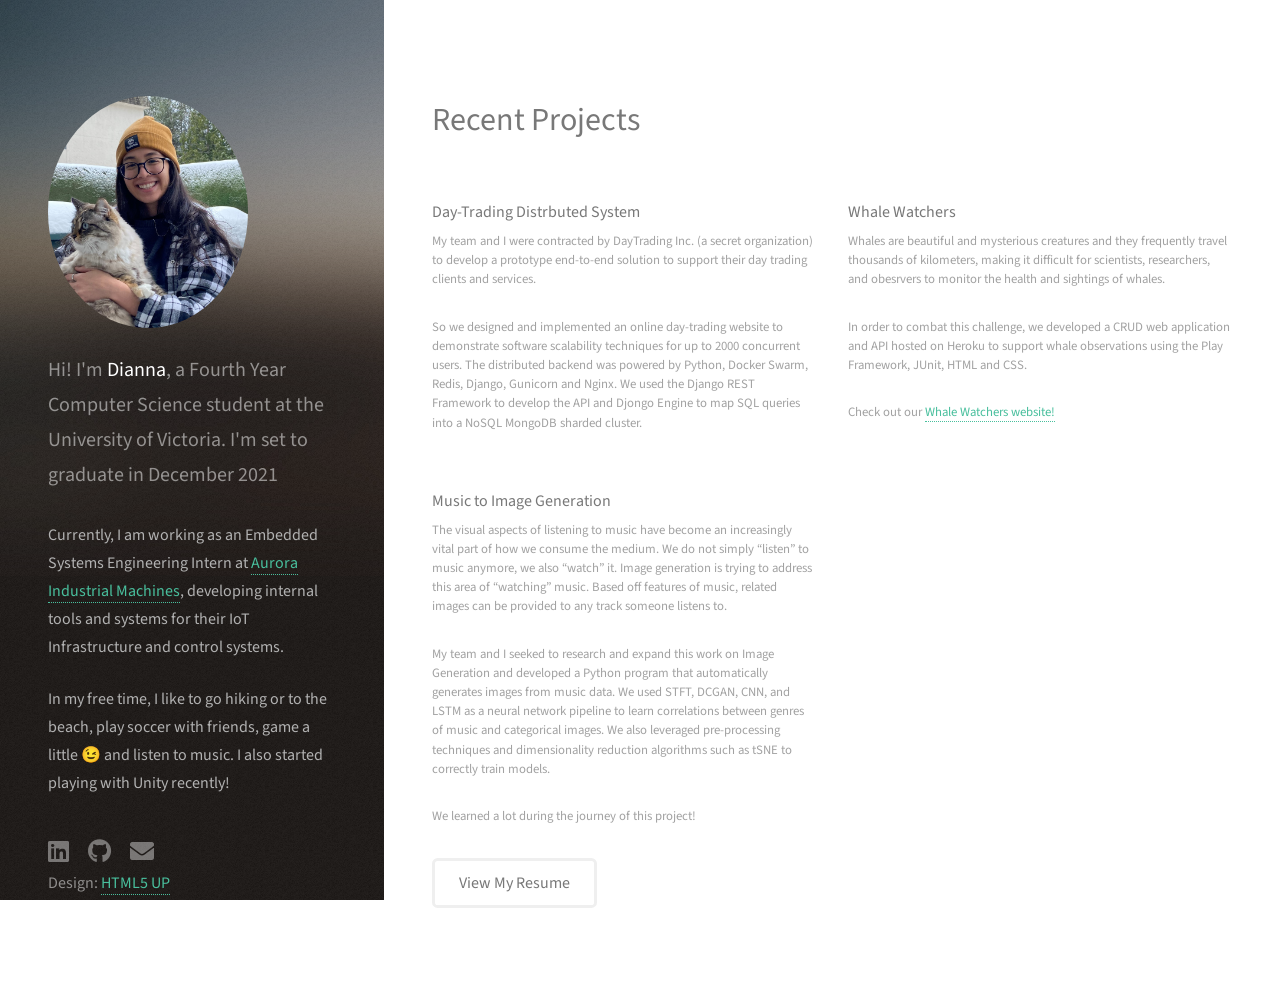
==== index.html @ e74cce14 "Updated website info & style" ====
<!DOCTYPE HTML>
<!--
	Strata by HTML5 UP
	html5up.net | @ajlkn
	Free for personal and commercial use under the CCA 3.0 license (html5up.net/license)
-->
<html>
	<head>
		<title>Strata by HTML5 UP</title>
		<meta charset="utf-8" />
		<meta name="viewport" content="width=device-width, initial-scale=1, user-scalable=no" />
		<link rel="stylesheet" href="assets/css/main.css" />
	</head>
	<body class="is-preload">

		<!-- Header -->
			<header id="header">
				<div class="inner">
					<a href="#" class="image avatar"><img src="images/avatar.jpg" alt="" /></a>
					<h1>
						Hi! I'm <strong>Dianna</strong>, a Fourth Year Computer Science student at the
						University of Victoria. I'm set to graduate in December 2021 <br />
					</h1>
					<br />
					<p>
						Currently, I am working as an Embedded Systems Engineering Intern at
						<a href="https://auroraim.ca"><span class="label">Aurora Industrial Machines</span></a>, 
						developing internal tools and systems for their IoT Infrastructure and control systems. 
					</p>
					<p>
						In my free time, I like to go hiking or to the beach, play soccer with friends,
						game a little 😉 and listen to music. I also started playing with Unity recently!
					</p>
				</div>
			</header>

		<!-- Main -->
			<div id="main">
				<h1>Recent Projects</h1>
						<div class="row">
						<article class="col-6 col-12-xsmall work-item">
							<a
							href="https://github.com/DockDockGoose/Project"
							class="image fit thumb"
							><img src="images/Stocks.gif" alt=""
							/></a>
							<h3>Day-Trading Distrbuted System</h3>
							<p>
							My team and I were contracted by DayTrading Inc. (a secret organization) to develop a prototype end-to-end solution to support their day trading clients and services.
							</p>   
							<br/>
							<p>
							So we designed and implemented an online day-trading website to demonstrate software scalability techniques for up to 2000 concurrent users. 
							The distributed backend was powered by Python, Docker Swarm, Redis, Django, Gunicorn and Nginx. 
							We used the Django REST Framework to develop the API and Djongo Engine to map SQL queries into a NoSQL MongoDB sharded cluster.
							</p>   
							</article>
						<article class="col-6 col-12-xsmall work-item">
							<a
							href="https://github.com/DiannaBanana/SENG330-WhaleWatchersApp"
							class="image fit thumb"
							><img src="images/Humpback.gif" alt=""
							/></a>
							<h3>Whale Watchers</h3>
							<p>
							Whales are beautiful and mysterious creatures and they frequently travel thousands of kilometers, making it difficult for scientists, researchers, and obesrvers to monitor the health and sightings of whales.
							</p>
							</br>
							<p>              
							In order to combat this challenge, we developed a CRUD web application and API hosted on Heroku to support whale observations using the Play Framework, JUnit, HTML and CSS.
							</p>
							</br>
							<p>  
							Check out our  <a href="https://whale-watcher-330.herokuapp.com/"><span class="label">Whale Watchers website!</span></a>       
							</p>
						</article>
						<article class="col-6 col-12-xsmall work-item">
							<a
							href="https://openaccess.thecvf.com/content_cvpr_2018_workshops/papers/w49/Qiu_Image_Generation_Associated_CVPR_2018_paper.pdf"
							class="image fit thumb"
							><img src="images/Music-Chill.gif" alt=""
							/></a>
							<h3>Music to Image Generation</h3>
							<p>
							The visual aspects of listening to music have become an increasingly vital part of how we consume the medium. We do not simply “listen” to music anymore, we also “watch” it.
							Image generation is trying to address this area of “watching” music. Based off features of music, related images can be provided to any track someone listens to.
							</p>
							<br/>
							<p>
							My team and I seeked to research and expand this work on Image Generation and developed a Python program that automatically generates images from music data. 
							We used STFT, DCGAN, CNN, and LSTM as a neural network pipeline to learn correlations between genres of music and categorical images. 
							We also leveraged pre-processing techniques and dimensionality reduction algorithms such as tSNE to correctly train models.
							</p>         
							<br/>   
							<p>
							We learned a lot during the journey of this project!
							</p>
						</article>
						</div>
						<ul class="actions">
						<li>
							<a href="assets/DiannaBorinaga-Resume2021.pdf" class="button">View My Resume</a>
						</li>
						</ul>
					</section>
			</div>

		<!-- Footer -->
			<footer id="footer">
				<div class="inner">
					<ul class="icons">
						<li>
							<a
							href="https://www.linkedin.com/in/dborinaga/"
							class="icon brands fa-linkedin"
							><span class="label">Linkedin</span></a
							>
						</li>
						<li>
							<a href="https://github.com/DiannaBanana" class="icon brands fa-github"
							><span class="label">Github</span></a
							>
						</li>
						<li>
							<a href="mailto:dborinaga@uvic.ca" class="icon solid fa-envelope"><span class="label">Email</span></a
							>
						</li>
						</ul>
						Design: <a href="http://html5up.net/"><span class="label">HTML5 UP</span></a> 
					</div>
			</footer>

		<!-- Scripts -->
			<script src="assets/js/jquery.min.js"></script>
			<script src="assets/js/jquery.poptrox.min.js"></script>
			<script src="assets/js/browser.min.js"></script>
			<script src="assets/js/breakpoints.min.js"></script>
			<script src="assets/js/util.js"></script>
			<script src="assets/js/main.js"></script>

	</body>
</html>
---- assets/css/main.css ----
@import url("fontawesome-all.min.css");
@import url("https://fonts.googleapis.com/css?family=Source+Sans+Pro:400,400italic");

/*
	Strata by HTML5 UP
	html5up.net | @ajlkn
	Free for personal and commercial use under the CCA 3.0 license (html5up.net/license)
*/

html,
body,
div,
span,
applet,
object,
iframe,
h1,
h2,
h3,
h4,
h5,
h6,
p,
blockquote,
pre,
a,
abbr,
acronym,
address,
big,
cite,
code,
del,
dfn,
em,
img,
ins,
kbd,
q,
s,
samp,
small,
strike,
strong,
sub,
sup,
tt,
var,
b,
u,
i,
center,
dl,
dt,
dd,
ol,
ul,
li,
fieldset,
form,
label,
legend,
table,
caption,
tbody,
tfoot,
thead,
tr,
th,
td,
article,
aside,
canvas,
details,
embed,
figure,
figcaption,
footer,
header,
hgroup,
menu,
nav,
output,
ruby,
section,
summary,
time,
mark,
audio,
video {
  margin: 0;
  padding: 0;
  border: 0;
  font-size: 100%;
  font: inherit;
  vertical-align: baseline;
}

article,
aside,
details,
figcaption,
figure,
footer,
header,
hgroup,
menu,
nav,
section {
  display: block;
}

body {
  line-height: 1;
}

ol,
ul {
  list-style: none;
}

blockquote,
q {
  quotes: none;
}

blockquote:before,
blockquote:after,
q:before,
q:after {
  content: "";
  content: none;
}

table {
  border-collapse: collapse;
  border-spacing: 0;
}

body {
  -webkit-text-size-adjust: none;
}

mark {
  background-color: transparent;
  color: inherit;
}

input::-moz-focus-inner {
  border: 0;
  padding: 0;
}

input,
select,
textarea {
  -moz-appearance: none;
  -webkit-appearance: none;
  -ms-appearance: none;
  appearance: none;
}

/* Basic */

html {
  box-sizing: border-box;
}

*,
*:before,
*:after {
  box-sizing: inherit;
}

body {
  background: #fff;
}

body.is-preload *,
body.is-preload *:before,
body.is-preload *:after {
  -moz-animation: none !important;
  -webkit-animation: none !important;
  -ms-animation: none !important;
  animation: none !important;
  -moz-transition: none !important;
  -webkit-transition: none !important;
  -ms-transition: none !important;
  transition: none !important;
}

body,
input,
select,
textarea {
  color: #a2a2a2;
  font-family: "Source Sans Pro", Helvetica, sans-serif;
  font-size: 16pt;
  font-weight: 400;
  line-height: 1.75em;
}

a {
  -moz-transition: color 0.2s ease-in-out, border-color 0.2s ease-in-out;
  -webkit-transition: color 0.2s ease-in-out, border-color 0.2s ease-in-out;
  -ms-transition: color 0.2s ease-in-out, border-color 0.2s ease-in-out;
  transition: color 0.2s ease-in-out, border-color 0.2s ease-in-out;
  border-bottom: dotted 1px;
  color: #49bf9d;
  text-decoration: none;
}

a:hover {
  border-bottom-color: transparent;
  color: #49bf9d !important;
  text-decoration: none;
}

strong,
b {
  color: #787878;
  font-weight: 400;
}

em,
i {
  font-style: italic;
}

p {
  margin: 0 0 2em 0;
}

h1,
h2,
h3,
h4,
h5,
h6 {
  color: #787878;
  font-weight: 400;
  line-height: 1em;
  margin: 0 0 1em 0;
}

h1 a,
h2 a,
h3 a,
h4 a,
h5 a,
h6 a {
  color: inherit;
  text-decoration: none;
}

h1 {
  font-size: 2em;
  line-height: 1.5em;
}

h2 {
  font-size: 1.5em;
  line-height: 1.5em;
}

h3 {
  font-size: 1.25em;
  line-height: 1.5em;
}

h4 {
  font-size: 1.1em;
  line-height: 1.5em;
}

h5 {
  font-size: 0.9em;
  line-height: 1.5em;
}

h6 {
  font-size: 0.7em;
  line-height: 1.5em;
}

sub {
  font-size: 0.8em;
  position: relative;
  top: 0.5em;
}

sup {
  font-size: 0.8em;
  position: relative;
  top: -0.5em;
}

hr {
  border: 0;
  border-bottom: solid 2px #efefef;
  margin: 2em 0;
}

hr.major {
  margin: 3em 0;
}

blockquote {
  border-left: solid 6px #efefef;
  font-style: italic;
  margin: 0 0 2em 0;
  padding: 0.5em 0 0.5em 1.5em;
}

code {
  background: #f7f7f7;
  border-radius: 0.35em;
  border: solid 2px #efefef;
  font-family: "Courier New", monospace;
  font-size: 0.9em;
  margin: 0 0.25em;
  padding: 0.25em 0.65em;
}

pre {
  -webkit-overflow-scrolling: touch;
  font-family: "Courier New", monospace;
  font-size: 0.9em;
  margin: 0 0 2em 0;
}

pre code {
  display: block;
  line-height: 1.75em;
  padding: 1em 1.5em;
  overflow-x: auto;
}

.align-left {
  text-align: left;
}

.align-center {
  text-align: center;
}

.align-right {
  text-align: left;
}

/* Container */

.container {
  margin: 0 auto;
  max-width: calc(100% - 4em);
  width: 100%;
}

.container.xsmall {
  width: 25%;
}

.container.small {
  width: 50%;
}

.container.medium {
  width: 75%;
}

.container.large {
  width: 125%;
}

.container.xlarge {
  width: 150%;
}

.container.max {
  width: 100%;
}

@media screen and (max-width: 980px) {
  .container {
    width: 100% !important;
    max-width: 100% !important;
  }
}

@media screen and (max-width: 480px) {
  .container {
    max-width: calc(100% - 3em);
  }
}

/* Row */

.row {
  display: flex;
  flex-wrap: wrap;
  box-sizing: border-box;
  align-items: stretch;
}

.row > * {
  box-sizing: border-box;
}

.row.gtr-uniform > * > :last-child {
  margin-bottom: 0;
}

.row.aln-left {
  justify-content: flex-start;
}

.row.aln-center {
  justify-content: center;
}

.row.aln-right {
  justify-content: flex-end;
}

.row.aln-top {
  align-items: flex-start;
}

.row.aln-middle {
  align-items: center;
}

.row.aln-bottom {
  align-items: flex-end;
}

.row > .imp {
  order: -1;
}

.row > .col-1 {
  width: 8.33333%;
}

.row > .off-1 {
  margin-left: 8.33333%;
}

.row > .col-2 {
  width: 16.66667%;
}

.row > .off-2 {
  margin-left: 16.66667%;
}

.row > .col-3 {
  width: 25%;
}

.row > .off-3 {
  margin-left: 25%;
}

.row > .col-4 {
  width: 33.33333%;
}

.row > .off-4 {
  margin-left: 33.33333%;
}

.row > .col-5 {
  width: 41.66667%;
}

.row > .off-5 {
  margin-left: 41.66667%;
}

.row > .col-6 {
  width: 50%;
}

.row > .off-6 {
  margin-left: 50%;
}

.row > .col-7 {
  width: 58.33333%;
}

.row > .off-7 {
  margin-left: 58.33333%;
}

.row > .col-8 {
  width: 66.66667%;
}

.row > .off-8 {
  margin-left: 66.66667%;
}

.row > .col-9 {
  width: 75%;
}

.row > .off-9 {
  margin-left: 75%;
}

.row > .col-10 {
  width: 83.33333%;
}

.row > .off-10 {
  margin-left: 83.33333%;
}

.row > .col-11 {
  width: 91.66667%;
}

.row > .off-11 {
  margin-left: 91.66667%;
}

.row > .col-12 {
  width: 100%;
}

.row > .off-12 {
  margin-left: 100%;
}

.row.gtr-0 {
  margin-top: 0;
  margin-left: 0em;
}

.row.gtr-0 > * {
  padding: 0 0 0 0em;
}

.row.gtr-0.gtr-uniform {
  margin-top: 0em;
}

.row.gtr-0.gtr-uniform > * {
  padding-top: 0em;
}

.row.gtr-25 {
  margin-top: 0;
  margin-left: -0.625em;
}

.row.gtr-25 > * {
  padding: 0 0 0 0.625em;
}

.row.gtr-25.gtr-uniform {
  margin-top: -0.625em;
}

.row.gtr-25.gtr-uniform > * {
  padding-top: 0.625em;
}

.row.gtr-50 {
  margin-top: 0;
  margin-left: -1.25em;
}

.row.gtr-50 > * {
  padding: 0 0 0 1.25em;
}

.row.gtr-50.gtr-uniform {
  margin-top: -1.25em;
}

.row.gtr-50.gtr-uniform > * {
  padding-top: 1.25em;
}

.row {
  margin-top: 0;
  margin-left: -2.5em;
}

.row > * {
  padding: 0 0 0 2.5em;
}

.row.gtr-uniform {
  margin-top: -2.5em;
}

.row.gtr-uniform > * {
  padding-top: 2.5em;
}

.row.gtr-150 {
  margin-top: 0;
  margin-left: -3.75em;
}

.row.gtr-150 > * {
  padding: 0 0 0 3.75em;
}

.row.gtr-150.gtr-uniform {
  margin-top: -3.75em;
}

.row.gtr-150.gtr-uniform > * {
  padding-top: 3.75em;
}

.row.gtr-200 {
  margin-top: 0;
  margin-left: -5em;
}

.row.gtr-200 > * {
  padding: 0 0 0 5em;
}

.row.gtr-200.gtr-uniform {
  margin-top: -5em;
}

.row.gtr-200.gtr-uniform > * {
  padding-top: 5em;
}

@media screen and (max-width: 1800px) {
  .row {
    display: flex;
    flex-wrap: wrap;
    box-sizing: border-box;
    align-items: stretch;
  }

  .row > * {
    box-sizing: border-box;
  }

  .row.gtr-uniform > * > :last-child {
    margin-bottom: 0;
  }

  .row.aln-left {
    justify-content: flex-start;
  }

  .row.aln-center {
    justify-content: center;
  }

  .row.aln-right {
    justify-content: flex-end;
  }

  .row.aln-top {
    align-items: flex-start;
  }

  .row.aln-middle {
    align-items: center;
  }

  .row.aln-bottom {
    align-items: flex-end;
  }

  .row > .imp-xlarge {
    order: -1;
  }

  .row > .col-1-xlarge {
    width: 8.33333%;
  }

  .row > .off-1-xlarge {
    margin-left: 8.33333%;
  }

  .row > .col-2-xlarge {
    width: 16.66667%;
  }

  .row > .off-2-xlarge {
    margin-left: 16.66667%;
  }

  .row > .col-3-xlarge {
    width: 25%;
  }

  .row > .off-3-xlarge {
    margin-left: 25%;
  }

  .row > .col-4-xlarge {
    width: 33.33333%;
  }

  .row > .off-4-xlarge {
    margin-left: 33.33333%;
  }

  .row > .col-5-xlarge {
    width: 41.66667%;
  }

  .row > .off-5-xlarge {
    margin-left: 41.66667%;
  }

  .row > .col-6-xlarge {
    width: 50%;
  }

  .row > .off-6-xlarge {
    margin-left: 50%;
  }

  .row > .col-7-xlarge {
    width: 58.33333%;
  }

  .row > .off-7-xlarge {
    margin-left: 58.33333%;
  }

  .row > .col-8-xlarge {
    width: 66.66667%;
  }

  .row > .off-8-xlarge {
    margin-left: 66.66667%;
  }

  .row > .col-9-xlarge {
    width: 75%;
  }

  .row > .off-9-xlarge {
    margin-left: 75%;
  }

  .row > .col-10-xlarge {
    width: 83.33333%;
  }

  .row > .off-10-xlarge {
    margin-left: 83.33333%;
  }

  .row > .col-11-xlarge {
    width: 91.66667%;
  }

  .row > .off-11-xlarge {
    margin-left: 91.66667%;
  }

  .row > .col-12-xlarge {
    width: 100%;
  }

  .row > .off-12-xlarge {
    margin-left: 100%;
  }

  .row.gtr-0 {
    margin-top: 0;
    margin-left: 0em;
  }

  .row.gtr-0 > * {
    padding: 0 0 0 0em;
  }

  .row.gtr-0.gtr-uniform {
    margin-top: 0em;
  }

  .row.gtr-0.gtr-uniform > * {
    padding-top: 0em;
  }

  .row.gtr-25 {
    margin-top: 0;
    margin-left: -0.625em;
  }

  .row.gtr-25 > * {
    padding: 0 0 0 0.625em;
  }

  .row.gtr-25.gtr-uniform {
    margin-top: -0.625em;
  }

  .row.gtr-25.gtr-uniform > * {
    padding-top: 0.625em;
  }

  .row.gtr-50 {
    margin-top: 0;
    margin-left: -1.25em;
  }

  .row.gtr-50 > * {
    padding: 0 0 0 1.25em;
  }

  .row.gtr-50.gtr-uniform {
    margin-top: -1.25em;
  }

  .row.gtr-50.gtr-uniform > * {
    padding-top: 1.25em;
  }

  .row {
    margin-top: 0;
    margin-left: -2.5em;
  }

  .row > * {
    padding: 0 0 0 2.5em;
  }

  .row.gtr-uniform {
    margin-top: -2.5em;
  }

  .row.gtr-uniform > * {
    padding-top: 2.5em;
  }

  .row.gtr-150 {
    margin-top: 0;
    margin-left: -3.75em;
  }

  .row.gtr-150 > * {
    padding: 0 0 0 3.75em;
  }

  .row.gtr-150.gtr-uniform {
    margin-top: -3.75em;
  }

  .row.gtr-150.gtr-uniform > * {
    padding-top: 3.75em;
  }

  .row.gtr-200 {
    margin-top: 0;
    margin-left: -5em;
  }

  .row.gtr-200 > * {
    padding: 0 0 0 5em;
  }

  .row.gtr-200.gtr-uniform {
    margin-top: -5em;
  }

  .row.gtr-200.gtr-uniform > * {
    padding-top: 5em;
  }
}

@media screen and (max-width: 1280px) {
  .row {
    display: flex;
    flex-wrap: wrap;
    box-sizing: border-box;
    align-items: stretch;
  }

  .row > * {
    box-sizing: border-box;
  }

  .row.gtr-uniform > * > :last-child {
    margin-bottom: 0;
  }

  .row.aln-left {
    justify-content: flex-start;
  }

  .row.aln-center {
    justify-content: center;
  }

  .row.aln-right {
    justify-content: flex-end;
  }

  .row.aln-top {
    align-items: flex-start;
  }

  .row.aln-middle {
    align-items: center;
  }

  .row.aln-bottom {
    align-items: flex-end;
  }

  .row > .imp-large {
    order: -1;
  }

  .row > .col-1-large {
    width: 8.33333%;
  }

  .row > .off-1-large {
    margin-left: 8.33333%;
  }

  .row > .col-2-large {
    width: 16.66667%;
  }

  .row > .off-2-large {
    margin-left: 16.66667%;
  }

  .row > .col-3-large {
    width: 25%;
  }

  .row > .off-3-large {
    margin-left: 25%;
  }

  .row > .col-4-large {
    width: 33.33333%;
  }

  .row > .off-4-large {
    margin-left: 33.33333%;
  }

  .row > .col-5-large {
    width: 41.66667%;
  }

  .row > .off-5-large {
    margin-left: 41.66667%;
  }

  .row > .col-6-large {
    width: 50%;
  }

  .row > .off-6-large {
    margin-left: 50%;
  }

  .row > .col-7-large {
    width: 58.33333%;
  }

  .row > .off-7-large {
    margin-left: 58.33333%;
  }

  .row > .col-8-large {
    width: 66.66667%;
  }

  .row > .off-8-large {
    margin-left: 66.66667%;
  }

  .row > .col-9-large {
    width: 75%;
  }

  .row > .off-9-large {
    margin-left: 75%;
  }

  .row > .col-10-large {
    width: 83.33333%;
  }

  .row > .off-10-large {
    margin-left: 83.33333%;
  }

  .row > .col-11-large {
    width: 91.66667%;
  }

  .row > .off-11-large {
    margin-left: 91.66667%;
  }

  .row > .col-12-large {
    width: 100%;
  }

  .row > .off-12-large {
    margin-left: 100%;
  }

  .row.gtr-0 {
    margin-top: 0;
    margin-left: 0em;
  }

  .row.gtr-0 > * {
    padding: 0 0 0 0em;
  }

  .row.gtr-0.gtr-uniform {
    margin-top: 0em;
  }

  .row.gtr-0.gtr-uniform > * {
    padding-top: 0em;
  }

  .row.gtr-25 {
    margin-top: 0;
    margin-left: -0.5em;
  }

  .row.gtr-25 > * {
    padding: 0 0 0 0.5em;
  }

  .row.gtr-25.gtr-uniform {
    margin-top: -0.5em;
  }

  .row.gtr-25.gtr-uniform > * {
    padding-top: 0.5em;
  }

  .row.gtr-50 {
    margin-top: 0;
    margin-left: -1em;
  }

  .row.gtr-50 > * {
    padding: 0 0 0 1em;
  }

  .row.gtr-50.gtr-uniform {
    margin-top: -1em;
  }

  .row.gtr-50.gtr-uniform > * {
    padding-top: 1em;
  }

  .row {
    margin-top: 0;
    margin-left: -2em;
  }

  .row > * {
    padding: 0 0 0 2em;
  }

  .row.gtr-uniform {
    margin-top: -2em;
  }

  .row.gtr-uniform > * {
    padding-top: 2em;
  }

  .row.gtr-150 {
    margin-top: 0;
    margin-left: -3em;
  }

  .row.gtr-150 > * {
    padding: 0 0 0 3em;
  }

  .row.gtr-150.gtr-uniform {
    margin-top: -3em;
  }

  .row.gtr-150.gtr-uniform > * {
    padding-top: 3em;
  }

  .row.gtr-200 {
    margin-top: 0;
    margin-left: -4em;
  }

  .row.gtr-200 > * {
    padding: 0 0 0 4em;
  }

  .row.gtr-200.gtr-uniform {
    margin-top: -4em;
  }

  .row.gtr-200.gtr-uniform > * {
    padding-top: 4em;
  }
}

@media screen and (max-width: 980px) {
  .row {
    display: flex;
    flex-wrap: wrap;
    box-sizing: border-box;
    align-items: stretch;
  }

  .row > * {
    box-sizing: border-box;
  }

  .row.gtr-uniform > * > :last-child {
    margin-bottom: 0;
  }

  .row.aln-left {
    justify-content: flex-start;
  }

  .row.aln-center {
    justify-content: center;
  }

  .row.aln-right {
    justify-content: flex-end;
  }

  .row.aln-top {
    align-items: flex-start;
  }

  .row.aln-middle {
    align-items: center;
  }

  .row.aln-bottom {
    align-items: flex-end;
  }

  .row > .imp-medium {
    order: -1;
  }

  .row > .col-1-medium {
    width: 8.33333%;
  }

  .row > .off-1-medium {
    margin-left: 8.33333%;
  }

  .row > .col-2-medium {
    width: 16.66667%;
  }

  .row > .off-2-medium {
    margin-left: 16.66667%;
  }

  .row > .col-3-medium {
    width: 25%;
  }

  .row > .off-3-medium {
    margin-left: 25%;
  }

  .row > .col-4-medium {
    width: 33.33333%;
  }

  .row > .off-4-medium {
    margin-left: 33.33333%;
  }

  .row > .col-5-medium {
    width: 41.66667%;
  }

  .row > .off-5-medium {
    margin-left: 41.66667%;
  }

  .row > .col-6-medium {
    width: 50%;
  }

  .row > .off-6-medium {
    margin-left: 50%;
  }

  .row > .col-7-medium {
    width: 58.33333%;
  }

  .row > .off-7-medium {
    margin-left: 58.33333%;
  }

  .row > .col-8-medium {
    width: 66.66667%;
  }

  .row > .off-8-medium {
    margin-left: 66.66667%;
  }

  .row > .col-9-medium {
    width: 75%;
  }

  .row > .off-9-medium {
    margin-left: 75%;
  }

  .row > .col-10-medium {
    width: 83.33333%;
  }

  .row > .off-10-medium {
    margin-left: 83.33333%;
  }

  .row > .col-11-medium {
    width: 91.66667%;
  }

  .row > .off-11-medium {
    margin-left: 91.66667%;
  }

  .row > .col-12-medium {
    width: 100%;
  }

  .row > .off-12-medium {
    margin-left: 100%;
  }

  .row.gtr-0 {
    margin-top: 0;
    margin-left: 0em;
  }

  .row.gtr-0 > * {
    padding: 0 0 0 0em;
  }

  .row.gtr-0.gtr-uniform {
    margin-top: 0em;
  }

  .row.gtr-0.gtr-uniform > * {
    padding-top: 0em;
  }

  .row.gtr-25 {
    margin-top: 0;
    margin-left: -0.5em;
  }

  .row.gtr-25 > * {
    padding: 0 0 0 0.5em;
  }

  .row.gtr-25.gtr-uniform {
    margin-top: -0.5em;
  }

  .row.gtr-25.gtr-uniform > * {
    padding-top: 0.5em;
  }

  .row.gtr-50 {
    margin-top: 0;
    margin-left: -1em;
  }

  .row.gtr-50 > * {
    padding: 0 0 0 1em;
  }

  .row.gtr-50.gtr-uniform {
    margin-top: -1em;
  }

  .row.gtr-50.gtr-uniform > * {
    padding-top: 1em;
  }

  .row {
    margin-top: 0;
    margin-left: -2em;
  }

  .row > * {
    padding: 0 0 0 2em;
  }

  .row.gtr-uniform {
    margin-top: -2em;
  }

  .row.gtr-uniform > * {
    padding-top: 2em;
  }

  .row.gtr-150 {
    margin-top: 0;
    margin-left: -3em;
  }

  .row.gtr-150 > * {
    padding: 0 0 0 3em;
  }

  .row.gtr-150.gtr-uniform {
    margin-top: -3em;
  }

  .row.gtr-150.gtr-uniform > * {
    padding-top: 3em;
  }

  .row.gtr-200 {
    margin-top: 0;
    margin-left: -4em;
  }

  .row.gtr-200 > * {
    padding: 0 0 0 4em;
  }

  .row.gtr-200.gtr-uniform {
    margin-top: -4em;
  }

  .row.gtr-200.gtr-uniform > * {
    padding-top: 4em;
  }
}

@media screen and (max-width: 736px) {
  .row {
    display: flex;
    flex-wrap: wrap;
    box-sizing: border-box;
    align-items: stretch;
  }

  .row > * {
    box-sizing: border-box;
  }

  .row.gtr-uniform > * > :last-child {
    margin-bottom: 0;
  }

  .row.aln-left {
    justify-content: flex-start;
  }

  .row.aln-center {
    justify-content: center;
  }

  .row.aln-right {
    justify-content: flex-end;
  }

  .row.aln-top {
    align-items: flex-start;
  }

  .row.aln-middle {
    align-items: center;
  }

  .row.aln-bottom {
    align-items: flex-end;
  }

  .row > .imp-small {
    order: -1;
  }

  .row > .col-1-small {
    width: 8.33333%;
  }

  .row > .off-1-small {
    margin-left: 8.33333%;
  }

  .row > .col-2-small {
    width: 16.66667%;
  }

  .row > .off-2-small {
    margin-left: 16.66667%;
  }

  .row > .col-3-small {
    width: 25%;
  }

  .row > .off-3-small {
    margin-left: 25%;
  }

  .row > .col-4-small {
    width: 33.33333%;
  }

  .row > .off-4-small {
    margin-left: 33.33333%;
  }

  .row > .col-5-small {
    width: 41.66667%;
  }

  .row > .off-5-small {
    margin-left: 41.66667%;
  }

  .row > .col-6-small {
    width: 50%;
  }

  .row > .off-6-small {
    margin-left: 50%;
  }

  .row > .col-7-small {
    width: 58.33333%;
  }

  .row > .off-7-small {
    margin-left: 58.33333%;
  }

  .row > .col-8-small {
    width: 66.66667%;
  }

  .row > .off-8-small {
    margin-left: 66.66667%;
  }

  .row > .col-9-small {
    width: 75%;
  }

  .row > .off-9-small {
    margin-left: 75%;
  }

  .row > .col-10-small {
    width: 83.33333%;
  }

  .row > .off-10-small {
    margin-left: 83.33333%;
  }

  .row > .col-11-small {
    width: 91.66667%;
  }

  .row > .off-11-small {
    margin-left: 91.66667%;
  }

  .row > .col-12-small {
    width: 100%;
  }

  .row > .off-12-small {
    margin-left: 100%;
  }

  .row.gtr-0 {
    margin-top: 0;
    margin-left: 0em;
  }

  .row.gtr-0 > * {
    padding: 0 0 0 0em;
  }

  .row.gtr-0.gtr-uniform {
    margin-top: 0em;
  }

  .row.gtr-0.gtr-uniform > * {
    padding-top: 0em;
  }

  .row.gtr-25 {
    margin-top: 0;
    margin-left: -0.375em;
  }

  .row.gtr-25 > * {
    padding: 0 0 0 0.375em;
  }

  .row.gtr-25.gtr-uniform {
    margin-top: -0.375em;
  }

  .row.gtr-25.gtr-uniform > * {
    padding-top: 0.375em;
  }

  .row.gtr-50 {
    margin-top: 0;
    margin-left: -0.75em;
  }

  .row.gtr-50 > * {
    padding: 0 0 0 0.75em;
  }

  .row.gtr-50.gtr-uniform {
    margin-top: -0.75em;
  }

  .row.gtr-50.gtr-uniform > * {
    padding-top: 0.75em;
  }

  .row {
    margin-top: 0;
    margin-left: -1.5em;
  }

  .row > * {
    padding: 0 0 0 1.5em;
  }

  .row.gtr-uniform {
    margin-top: -1.5em;
  }

  .row.gtr-uniform > * {
    padding-top: 1.5em;
  }

  .row.gtr-150 {
    margin-top: 0;
    margin-left: -2.25em;
  }

  .row.gtr-150 > * {
    padding: 0 0 0 2.25em;
  }

  .row.gtr-150.gtr-uniform {
    margin-top: -2.25em;
  }

  .row.gtr-150.gtr-uniform > * {
    padding-top: 2.25em;
  }

  .row.gtr-200 {
    margin-top: 0;
    margin-left: -3em;
  }

  .row.gtr-200 > * {
    padding: 0 0 0 3em;
  }

  .row.gtr-200.gtr-uniform {
    margin-top: -3em;
  }

  .row.gtr-200.gtr-uniform > * {
    padding-top: 3em;
  }
}

@media screen and (max-width: 480px) {
  .row {
    display: flex;
    flex-wrap: wrap;
    box-sizing: border-box;
    align-items: stretch;
  }

  .row > * {
    box-sizing: border-box;
  }

  .row.gtr-uniform > * > :last-child {
    margin-bottom: 0;
  }

  .row.aln-left {
    justify-content: flex-start;
  }

  .row.aln-center {
    justify-content: center;
  }

  .row.aln-right {
    justify-content: flex-end;
  }

  .row.aln-top {
    align-items: flex-start;
  }

  .row.aln-middle {
    align-items: center;
  }

  .row.aln-bottom {
    align-items: flex-end;
  }

  .row > .imp-xsmall {
    order: -1;
  }

  .row > .col-1-xsmall {
    width: 8.33333%;
  }

  .row > .off-1-xsmall {
    margin-left: 8.33333%;
  }

  .row > .col-2-xsmall {
    width: 16.66667%;
  }

  .row > .off-2-xsmall {
    margin-left: 16.66667%;
  }

  .row > .col-3-xsmall {
    width: 25%;
  }

  .row > .off-3-xsmall {
    margin-left: 25%;
  }

  .row > .col-4-xsmall {
    width: 33.33333%;
  }

  .row > .off-4-xsmall {
    margin-left: 33.33333%;
  }

  .row > .col-5-xsmall {
    width: 41.66667%;
  }

  .row > .off-5-xsmall {
    margin-left: 41.66667%;
  }

  .row > .col-6-xsmall {
    width: 50%;
  }

  .row > .off-6-xsmall {
    margin-left: 50%;
  }

  .row > .col-7-xsmall {
    width: 58.33333%;
  }

  .row > .off-7-xsmall {
    margin-left: 58.33333%;
  }

  .row > .col-8-xsmall {
    width: 66.66667%;
  }

  .row > .off-8-xsmall {
    margin-left: 66.66667%;
  }

  .row > .col-9-xsmall {
    width: 75%;
  }

  .row > .off-9-xsmall {
    margin-left: 75%;
  }

  .row > .col-10-xsmall {
    width: 83.33333%;
  }

  .row > .off-10-xsmall {
    margin-left: 83.33333%;
  }

  .row > .col-11-xsmall {
    width: 91.66667%;
  }

  .row > .off-11-xsmall {
    margin-left: 91.66667%;
  }

  .row > .col-12-xsmall {
    width: 100%;
  }

  .row > .off-12-xsmall {
    margin-left: 100%;
  }

  .row.gtr-0 {
    margin-top: 0;
    margin-left: 0em;
  }

  .row.gtr-0 > * {
    padding: 0 0 0 0em;
  }

  .row.gtr-0.gtr-uniform {
    margin-top: 0em;
  }

  .row.gtr-0.gtr-uniform > * {
    padding-top: 0em;
  }

  .row.gtr-25 {
    margin-top: 0;
    margin-left: -0.375em;
  }

  .row.gtr-25 > * {
    padding: 0 0 0 0.375em;
  }

  .row.gtr-25.gtr-uniform {
    margin-top: -0.375em;
  }

  .row.gtr-25.gtr-uniform > * {
    padding-top: 0.375em;
  }

  .row.gtr-50 {
    margin-top: 0;
    margin-left: -0.75em;
  }

  .row.gtr-50 > * {
    padding: 0 0 0 0.75em;
  }

  .row.gtr-50.gtr-uniform {
    margin-top: -0.75em;
  }

  .row.gtr-50.gtr-uniform > * {
    padding-top: 0.75em;
  }

  .row {
    margin-top: 0;
    margin-left: -1.5em;
  }

  .row > * {
    padding: 0 0 0 1.5em;
  }

  .row.gtr-uniform {
    margin-top: -1.5em;
  }

  .row.gtr-uniform > * {
    padding-top: 1.5em;
  }

  .row.gtr-150 {
    margin-top: 0;
    margin-left: -2.25em;
  }

  .row.gtr-150 > * {
    padding: 0 0 0 2.25em;
  }

  .row.gtr-150.gtr-uniform {
    margin-top: -2.25em;
  }

  .row.gtr-150.gtr-uniform > * {
    padding-top: 2.25em;
  }

  .row.gtr-200 {
    margin-top: 0;
    margin-left: -3em;
  }

  .row.gtr-200 > * {
    padding: 0 0 0 3em;
  }

  .row.gtr-200.gtr-uniform {
    margin-top: -3em;
  }

  .row.gtr-200.gtr-uniform > * {
    padding-top: 3em;
  }
}

/* Section/Article */

section.special,
article.special {
  text-align: center;
}

header p {
  color: #b2b2b2;
  position: relative;
  margin: 0 0 1.5em 0;
}

header h2 + p {
  font-size: 1.25em;
  margin-top: -1em;
  line-height: 1.5em;
}

header h3 + p {
  font-size: 1.1em;
  margin-top: -0.8em;
  line-height: 1.5em;
}

header h4 + p,
header h5 + p,
header h6 + p {
  font-size: 0.9em;
  margin-top: -0.6em;
  line-height: 1.5em;
}

header.major h2 {
  font-size: 2em;
}

/* Form */

form {
  margin: 0 0 2em 0;
}

label {
  color: #787878;
  display: block;
  font-size: 0.9em;
  font-weight: 400;
  margin: 0 0 1em 0;
}

input[type="text"],
input[type="password"],
input[type="email"],
select,
textarea {
  -moz-appearance: none;
  -webkit-appearance: none;
  -ms-appearance: none;
  appearance: none;
  background: #f7f7f7;
  border-radius: 0.35em;
  border: solid 2px transparent;
  color: inherit;
  display: block;
  outline: 0;
  padding: 0 0.75em;
  text-decoration: none;
  width: 100%;
}

input[type="text"]:invalid,
input[type="password"]:invalid,
input[type="email"]:invalid,
select:invalid,
textarea:invalid {
  box-shadow: none;
}

input[type="text"]:focus,
input[type="password"]:focus,
input[type="email"]:focus,
select:focus,
textarea:focus {
  border-color: #49bf9d;
}

select {
  background-image: url("data:image/svg+xml;charset=utf8,%3Csvg xmlns='http://www.w3.org/2000/svg' width='40' height='40' preserveAspectRatio='none' viewBox='0 0 40 40'%3E%3Cpath d='M9.4,12.3l10.4,10.4l10.4-10.4c0.2-0.2,0.5-0.4,0.9-0.4c0.3,0,0.6,0.1,0.9,0.4l3.3,3.3c0.2,0.2,0.4,0.5,0.4,0.9 c0,0.4-0.1,0.6-0.4,0.9L20.7,31.9c-0.2,0.2-0.5,0.4-0.9,0.4c-0.3,0-0.6-0.1-0.9-0.4L4.3,17.3c-0.2-0.2-0.4-0.5-0.4-0.9 c0-0.4,0.1-0.6,0.4-0.9l3.3-3.3c0.2-0.2,0.5-0.4,0.9-0.4S9.1,12.1,9.4,12.3z' fill='%23dfdfdf' /%3E%3C/svg%3E");
  background-size: 1.25rem;
  background-repeat: no-repeat;
  background-position: calc(100% - 1rem) center;
  height: 2.75em;
  padding-right: 2.75em;
  text-overflow: ellipsis;
}

select option {
  color: #787878;
  background: #fff;
}

select:focus::-ms-value {
  background-color: transparent;
}

select::-ms-expand {
  display: none;
}

input[type="text"],
input[type="password"],
input[type="email"],
select {
  height: 2.75em;
}

textarea {
  padding: 0.75em;
}

input[type="checkbox"],
input[type="radio"] {
  -moz-appearance: none;
  -webkit-appearance: none;
  -ms-appearance: none;
  appearance: none;
  display: block;
  float: left;
  margin-right: -2em;
  opacity: 0;
  width: 1em;
  z-index: -1;
}

input[type="checkbox"] + label,
input[type="radio"] + label {
  text-decoration: none;
  color: #a2a2a2;
  cursor: pointer;
  display: inline-block;
  font-size: 1em;
  font-weight: 400;
  padding-left: 2.4em;
  padding-right: 0.75em;
  position: relative;
}

input[type="checkbox"] + label:before,
input[type="radio"] + label:before {
  -moz-osx-font-smoothing: grayscale;
  -webkit-font-smoothing: antialiased;
  display: inline-block;
  font-style: normal;
  font-variant: normal;
  text-rendering: auto;
  line-height: 1;
  text-transform: none !important;
  font-family: "Font Awesome 5 Free";
  font-weight: 900;
}

input[type="checkbox"] + label:before,
input[type="radio"] + label:before {
  background: #f7f7f7;
  border-radius: 0.35em;
  border: solid 2px transparent;
  content: "";
  display: inline-block;
  font-size: 0.8em;
  height: 2.0625em;
  left: 0;
  line-height: 1.85625em;
  position: absolute;
  text-align: center;
  top: 0;
  width: 2.0625em;
}

input[type="checkbox"]:checked + label:before,
input[type="radio"]:checked + label:before {
  background: #787878;
  border-color: #787878;
  color: #fff;
  content: "\f00c";
}

input[type="checkbox"]:focus + label:before,
input[type="radio"]:focus + label:before {
  border-color: #49bf9d;
}

input[type="checkbox"] + label:before {
  border-radius: 0.35em;
}

input[type="radio"] + label:before {
  border-radius: 100%;
}

::-webkit-input-placeholder {
  color: #b2b2b2 !important;
  opacity: 1;
}

:-moz-placeholder {
  color: #b2b2b2 !important;
  opacity: 1;
}

::-moz-placeholder {
  color: #b2b2b2 !important;
  opacity: 1;
}

:-ms-input-placeholder {
  color: #b2b2b2 !important;
  opacity: 1;
}

/* Box */

.box {
  border-radius: 0.35em;
  border: solid 2px #efefef;
  margin-bottom: 2em;
  padding: 1.5em;
}

.box > :last-child,
.box > :last-child > :last-child,
.box > :last-child > :last-child > :last-child {
  margin-bottom: 0;
}

.box.alt {
  border: 0;
  border-radius: 0;
  padding: 0;
}

/* Icon */

.icon {
  text-decoration: none;
  border-bottom: none;
  position: relative;
}

.icon:before {
  -moz-osx-font-smoothing: grayscale;
  -webkit-font-smoothing: antialiased;
  display: inline-block;
  font-style: normal;
  font-variant: normal;
  text-rendering: auto;
  line-height: 1;
  text-transform: none !important;
  font-family: "Font Awesome 5 Free";
  font-weight: 400;
}

.icon > .label {
  display: none;
}

.icon:before {
  line-height: inherit;
}

.icon.solid:before {
  font-weight: 900;
}

.icon.brands:before {
  font-family: "Font Awesome 5 Brands";
}

/* Image */

.image {
  border-radius: 0.35em;
  border: 0;
  display: inline-block;
  position: relative;
}

.image:before {
  -moz-transition: opacity 0.2s ease-in-out;
  -webkit-transition: opacity 0.2s ease-in-out;
  -ms-transition: opacity 0.2s ease-in-out;
  transition: opacity 0.2s ease-in-out;
  background: url("images/overlay.png");
  border-radius: 0.35em;
  content: "";
  display: block;
  height: 100%;
  left: 0;
  opacity: 0.5;
  position: absolute;
  top: 0;
  width: 100%;
}

.image.thumb {
  text-align: center;
}

.image.thumb:after {
  -moz-transition: opacity 0.2s ease-in-out;
  -webkit-transition: opacity 0.2s ease-in-out;
  -ms-transition: opacity 0.2s ease-in-out;
  transition: opacity 0.2s ease-in-out;
  border-radius: 0.35em;
  border: solid 3px rgba(255, 255, 255, 0.5);
  color: #fff;
  content: "GitHub";
  display: inline-block;
  font-size: 0.8em;
  font-weight: 400;
  left: 50%;
  line-height: 2.25em;
  margin: -1.25em 0 0 -3em;
  opacity: 0;
  padding: 0 1.5em;
  position: absolute;
  text-align: center;
  text-decoration: none;
  top: 50%;
  white-space: nowrap;
}

.image.thumb1 {
	text-align: center;
  }
.image.thumb1:after {
	-moz-transition: opacity 0.2s ease-in-out;
	-webkit-transition: opacity 0.2s ease-in-out;
	-ms-transition: opacity 0.2s ease-in-out;
	transition: opacity 0.2s ease-in-out;
	border-radius: 0.35em;
	border: solid 3px rgba(255, 255, 255, 0.5);
	color: #fff;
	content: "Research Paper";
	display: inline-block;
	font-size: 0.8em;
	font-weight: 400;
	left: 50%;
	line-height: 2.25em;
	margin: -1.25em 0 0 -3em;
	opacity: 0;
	padding: 0 1.5em;
	position: absolute;
	text-align: center;
	text-decoration: none;
	top: 50%;
	white-space: nowrap;
  }

.image.thumb:hover:after {
  opacity: 1;
}

.image.thumb:hover:before {
  background: url("images/overlay.png"), url("images/overlay.png");
  opacity: 1;
}

.image img {
  border-radius: 0.35em;
  display: block;
}

.image.left {
  float: left;
  margin: 0 1.5em 1em 0;
  top: 0.25em;
}

.image.right {
  float: right;
  margin: 0 0 1em 1.5em;
  top: 0.25em;
}

.image.left,
.image.right {
  max-width: 40%;
}

.image.left img,
.image.right img {
  width: 100%;
}

.image.fit {
  display: block;
  margin: 0 0 2em 0;
  width: 100%;
}

.image.fit img {
  width: 100%;
}

.image.avatar {
  border-radius: 100%;
}

.image.avatar:before {
  display: none;
}

.image.avatar img {
  border-radius: 100%;
  width: 100%;
}

/* List */

ol {
  list-style: decimal;
  margin: 0 0 2em 0;
  padding-left: 1.25em;
}

ol li {
  padding-left: 0.25em;
}

ul {
  list-style: disc;
  margin: 0 0 2em 0;
  padding-left: 1em;
}

ul li {
  padding-left: 0.5em;
}

ul.alt {
  list-style: none;
  padding-left: 0;
}

ul.alt li {
  border-top: solid 2px #efefef;
  padding: 0.5em 0;
}

ul.alt li:first-child {
  border-top: 0;
  padding-top: 0;
}

dl {
  margin: 0 0 2em 0;
}

/* Icons */

ul.icons {
  cursor: default;
  list-style: none;
  padding-left: 0;
}

ul.icons li {
  display: inline-block;
  padding: 0 1em 0 0;
}

ul.icons li:last-child {
  padding-right: 0;
}

ul.icons li .icon:before {
  font-size: 1.5em;
}

/* Labeled Icons */

ul.labeled-icons {
  list-style: none;
  padding: 0;
}

ul.labeled-icons li {
  line-height: 1.75em;
  margin: 1.5em 0 0 0;
  padding-left: 2.25em;
  position: relative;
}

ul.labeled-icons li:first-child {
  margin-top: 0;
}

ul.labeled-icons li a {
  color: inherit;
}

ul.labeled-icons li h3 {
  color: #b2b2b2;
  left: 0;
  position: absolute;
  text-align: center;
  top: 0;
  width: 1em;
}

/* Actions */

ul.actions {
  display: -moz-flex;
  display: -webkit-flex;
  display: -ms-flex;
  display: flex;
  cursor: default;
  list-style: none;
  margin-left: -1em;
  padding-left: 0;
}

ul.actions li {
  padding: 0 0 0 1em;
  vertical-align: middle;
}

ul.actions.special {
  -moz-justify-content: center;
  -webkit-justify-content: center;
  -ms-justify-content: center;
  justify-content: center;
  width: 100%;
  margin-left: 0;
}

ul.actions.special li:first-child {
  padding-left: 0;
}

ul.actions.stacked {
  -moz-flex-direction: column;
  -webkit-flex-direction: column;
  -ms-flex-direction: column;
  flex-direction: column;
  margin-left: 0;
}

ul.actions.stacked li {
  padding: 1.3em 0 0 0;
}

ul.actions.stacked li:first-child {
  padding-top: 0;
}

ul.actions.fit {
  width: calc(100% + 1em);
}

ul.actions.fit li {
  -moz-flex-grow: 1;
  -webkit-flex-grow: 1;
  -ms-flex-grow: 1;
  flex-grow: 1;
  -moz-flex-shrink: 1;
  -webkit-flex-shrink: 1;
  -ms-flex-shrink: 1;
  flex-shrink: 1;
  width: 100%;
}

ul.actions.fit li > * {
  width: 100%;
}

ul.actions.fit.stacked {
  width: 100%;
}

@media screen and (max-width: 480px) {
  ul.actions:not(.fixed) {
    -moz-flex-direction: column;
    -webkit-flex-direction: column;
    -ms-flex-direction: column;
    flex-direction: column;
    margin-left: 0;
    width: 100% !important;
  }

  ul.actions:not(.fixed) li {
    -moz-flex-grow: 1;
    -webkit-flex-grow: 1;
    -ms-flex-grow: 1;
    flex-grow: 1;
    -moz-flex-shrink: 1;
    -webkit-flex-shrink: 1;
    -ms-flex-shrink: 1;
    flex-shrink: 1;
    padding: 1em 0 0 0;
    text-align: center;
    width: 100%;
  }

  ul.actions:not(.fixed) li > * {
    width: 100%;
  }

  ul.actions:not(.fixed) li:first-child {
    padding-top: 0;
  }

  ul.actions:not(.fixed) li input[type="submit"],
  ul.actions:not(.fixed) li input[type="reset"],
  ul.actions:not(.fixed) li input[type="button"],
  ul.actions:not(.fixed) li button,
  ul.actions:not(.fixed) li .button {
    width: 100%;
  }

  ul.actions:not(.fixed) li input[type="submit"].icon:before,
  ul.actions:not(.fixed) li input[type="reset"].icon:before,
  ul.actions:not(.fixed) li input[type="button"].icon:before,
  ul.actions:not(.fixed) li button.icon:before,
  ul.actions:not(.fixed) li .button.icon:before {
    margin-left: -0.5em;
  }
}

/* Table */

.table-wrapper {
  -webkit-overflow-scrolling: touch;
  overflow-x: auto;
}

table {
  margin: 0 0 2em 0;
  width: 100%;
}

table tbody tr {
  border: solid 1px #efefef;
  border-left: 0;
  border-right: 0;
}

table tbody tr:nth-child(2n + 1) {
  background-color: #f7f7f7;
}

table td {
  padding: 0.75em 0.75em;
}

table th {
  color: #787878;
  font-size: 0.9em;
  font-weight: 400;
  padding: 0 0.75em 0.75em 0.75em;
  text-align: left;
}

table thead {
  border-bottom: solid 2px #efefef;
}

table tfoot {
  border-top: solid 2px #efefef;
}

table.alt {
  border-collapse: separate;
}

table.alt tbody tr td {
  border: solid 2px #efefef;
  border-left-width: 0;
  border-top-width: 0;
}

table.alt tbody tr td:first-child {
  border-left-width: 2px;
}

table.alt tbody tr:first-child td {
  border-top-width: 2px;
}

table.alt thead {
  border-bottom: 0;
}

table.alt tfoot {
  border-top: 0;
}

/* Button */

input[type="submit"],
input[type="reset"],
input[type="button"],
.button {
  -moz-appearance: none;
  -webkit-appearance: none;
  -ms-appearance: none;
  appearance: none;
  -moz-transition: background-color 0.2s ease-in-out, color 0.2s ease-in-out,
    border-color 0.2s ease-in-out;
  -webkit-transition: background-color 0.2s ease-in-out, color 0.2s ease-in-out,
    border-color 0.2s ease-in-out;
  -ms-transition: background-color 0.2s ease-in-out, color 0.2s ease-in-out,
    border-color 0.2s ease-in-out;
  transition: background-color 0.2s ease-in-out, color 0.2s ease-in-out,
    border-color 0.2s ease-in-out;
  background-color: transparent;
  border-radius: 0.35em;
  border: solid 3px #efefef;
  color: #787878 !important;
  cursor: pointer;
  display: inline-block;
  font-weight: 400;
  height: 3.15em;
  height: calc(2.75em + 6px);
  line-height: 2.75em;
  min-width: 10em;
  padding: 0 1.5em;
  text-align: center;
  text-decoration: none;
  white-space: nowrap;
}

input[type="submit"]:hover,
input[type="reset"]:hover,
input[type="button"]:hover,
.button:hover {
  border-color: #49bf9d;
  color: #49bf9d !important;
}

input[type="submit"]:active,
input[type="reset"]:active,
input[type="button"]:active,
.button:active {
  background-color: rgba(73, 191, 157, 0.1);
  border-color: #49bf9d;
  color: #49bf9d !important;
}

input[type="submit"].icon,
input[type="reset"].icon,
input[type="button"].icon,
.button.icon {
  padding-left: 1.35em;
}

input[type="submit"].icon:before,
input[type="reset"].icon:before,
input[type="button"].icon:before,
.button.icon:before {
  margin-right: 0.5em;
}

input[type="submit"].fit,
input[type="reset"].fit,
input[type="button"].fit,
.button.fit {
  min-width: 0;
  width: 100%;
}

input[type="submit"].small,
input[type="reset"].small,
input[type="button"].small,
.button.small {
  font-size: 0.8em;
}

input[type="submit"].large,
input[type="reset"].large,
input[type="button"].large,
.button.large {
  font-size: 1.35em;
}

input[type="submit"].primary,
input[type="reset"].primary,
input[type="button"].primary,
.button.primary {
  background-color: #49bf9d;
  border-color: #49bf9d;
  color: #ffffff !important;
}

input[type="submit"].primary:hover,
input[type="reset"].primary:hover,
input[type="button"].primary:hover,
.button.primary:hover {
  background-color: #5cc6a7;
  border-color: #5cc6a7;
}

input[type="submit"].primary:active,
input[type="reset"].primary:active,
input[type="button"].primary:active,
.button.primary:active {
  background-color: #3eb08f;
  border-color: #3eb08f;
}

input[type="submit"].disabled,
input[type="submit"]:disabled,
input[type="reset"].disabled,
input[type="reset"]:disabled,
input[type="button"].disabled,
input[type="button"]:disabled,
.button.disabled,
.button:disabled {
  background-color: #e7e7e7 !important;
  border-color: #e7e7e7 !important;
  color: #b2b2b2 !important;
  cursor: default;
}

/* Work Item */

.work-item {
  margin: 0 0 2em 0;
}

.work-item .image {
  margin: 0 0 1.5em 0;
}

.work-item h3 {
  font-size: 1em;
  margin: 0 0 0.5em 0;
}

.work-item p {
  font-size: 0.8em;
  line-height: 1.5em;
  margin: 0;
}

/* Header */

#header {
  display: -moz-flex;
  display: -webkit-flex;
  display: -ms-flex;
  display: flex;
  -moz-flex-direction: column;
  -webkit-flex-direction: column;
  -ms-flex-direction: column;
  flex-direction: column;
  -moz-align-items: -moz-flex-end;
  -webkit-align-items: -webkit-flex-end;
  -ms-align-items: -ms-flex-end;
  align-items: flex-end;
  -moz-justify-content: space-between;
  -webkit-justify-content: space-between;
  -ms-justify-content: space-between;
  justify-content: space-between;
  background-color: #1f1815;
  background-attachment: scroll, scroll;
  background-image: url("images/overlay.png"), url("../../images/bg.jpg");
  background-position: top left, top left;
  background-repeat: repeat, no-repeat;
  background-size: auto, 150%;
  color: rgba(255, 255, 255, 0.5);
  height: 100%;
  left: 0;
  padding: 8em 4em;
  position: fixed;
  text-align: left;
  top: 0;
  width: 35%;
}

#header > * {
  -moz-flex-shrink: 0;
  -webkit-flex-shrink: 0;
  -ms-flex-shrink: 0;
  flex-shrink: 0;
  width: 100%;
}

#header > .inner {
  -moz-flex-grow: 1;
  -webkit-flex-grow: 1;
  -ms-flex-grow: 1;
  flex-grow: 1;
  margin: 0 0 2em 0;
}

#header strong,
#header b {
  color: #ffffff;
}

#header h2,
#header h3,
#header h4,
#header h5,
#header h6 {
  color: #ffffff;
}

#header h1 {
  color: rgba(255, 255, 255, 0.5);
  font-size: 1.35em;
  line-height: 1.75em;
  margin: 0;
}

#header .image.avatar {
  margin: 0 0 1em 0;
  width: 12.5em;
}

/* Footer */

#footer .icons {
  margin: 1em 0 0 0;
}

#footer .icons a {
  color: rgba(255, 255, 255, 0.4);
}

#footer .copyright {
  color: rgba(255, 255, 255, 0.4);
  font-size: 0.8em;
  list-style: none;
  margin: 1em 0 0 0;
  padding: 0;
}

#footer .copyright li {
  border-left: solid 1px rgba(255, 255, 255, 0.25);
  display: inline-block;
  line-height: 1em;
  margin-left: 0.75em;
  padding-left: 0.75em;
}

#footer .copyright li:first-child {
  border-left: 0;
  margin-left: 0;
  padding-left: 0;
}

#footer .copyright li a {
  color: inherit;
}

/* Main */

#main {
  margin-left: 35%;
  max-width: 54em;
  padding: 8em 4em 4em 4em;
  width: calc(100% - 35%);
}

#main > section {
  border-top: solid 2px #efefef;
  margin: 4em 0 0 0;
  padding: 4em 0 0 0;
}

#main > section:first-child {
  border-top: 0;
  margin-top: 0;
  padding-top: 0;
}

/* Poptrox */

@-moz-keyframes spin {
  0% {
    -moz-transform: rotate(0deg);
    -webkit-transform: rotate(0deg);
    -ms-transform: rotate(0deg);
    transform: rotate(0deg);
  }

  100% {
    -moz-transform: rotate(360deg);
    -webkit-transform: rotate(360deg);
    -ms-transform: rotate(360deg);
    transform: rotate(360deg);
  }
}

@-webkit-keyframes spin {
  0% {
    -moz-transform: rotate(0deg);
    -webkit-transform: rotate(0deg);
    -ms-transform: rotate(0deg);
    transform: rotate(0deg);
  }

  100% {
    -moz-transform: rotate(360deg);
    -webkit-transform: rotate(360deg);
    -ms-transform: rotate(360deg);
    transform: rotate(360deg);
  }
}

@-ms-keyframes spin {
  0% {
    -moz-transform: rotate(0deg);
    -webkit-transform: rotate(0deg);
    -ms-transform: rotate(0deg);
    transform: rotate(0deg);
  }

  100% {
    -moz-transform: rotate(360deg);
    -webkit-transform: rotate(360deg);
    -ms-transform: rotate(360deg);
    transform: rotate(360deg);
  }
}

@keyframes spin {
  0% {
    -moz-transform: rotate(0deg);
    -webkit-transform: rotate(0deg);
    -ms-transform: rotate(0deg);
    transform: rotate(0deg);
  }

  100% {
    -moz-transform: rotate(360deg);
    -webkit-transform: rotate(360deg);
    -ms-transform: rotate(360deg);
    transform: rotate(360deg);
  }
}

.poptrox-popup {
  -moz-box-sizing: content-box;
  -webkit-box-sizing: content-box;
  -ms-box-sizing: content-box;
  box-sizing: content-box;
  -webkit-tap-highlight-color: rgba(255, 255, 255, 0);
  background: #fff;
  border-radius: 0.35em;
  box-shadow: 0 0.1em 0.15em 0 rgba(0, 0, 0, 0.15);
  overflow: hidden;
  padding-bottom: 3em;
}

.poptrox-popup .loader {
  text-decoration: none;
  -moz-animation: spin 1s linear infinite;
  -webkit-animation: spin 1s linear infinite;
  -ms-animation: spin 1s linear infinite;
  animation: spin 1s linear infinite;
  font-size: 1.5em;
  height: 1em;
  left: 50%;
  line-height: 1em;
  margin: -0.5em 0 0 -0.5em;
  position: absolute;
  top: 50%;
  width: 1em;
}

.poptrox-popup .loader:before {
  -moz-osx-font-smoothing: grayscale;
  -webkit-font-smoothing: antialiased;
  display: inline-block;
  font-style: normal;
  font-variant: normal;
  text-rendering: auto;
  line-height: 1;
  text-transform: none !important;
  font-family: "Font Awesome 5 Free";
  font-weight: 900;
}

.poptrox-popup .loader:before {
  content: "\f1ce";
}

.poptrox-popup .caption {
  background: #fff;
  bottom: 0;
  cursor: default;
  font-size: 0.9em;
  height: 3em;
  left: 0;
  line-height: 2.8em;
  position: absolute;
  text-align: center;
  width: 100%;
  z-index: 1;
}

.poptrox-popup .nav-next,
.poptrox-popup .nav-previous {
  text-decoration: none;
  -moz-transition: opacity 0.2s ease-in-out;
  -webkit-transition: opacity 0.2s ease-in-out;
  -ms-transition: opacity 0.2s ease-in-out;
  transition: opacity 0.2s ease-in-out;
  -webkit-tap-highlight-color: rgba(255, 255, 255, 0);
  background: rgba(0, 0, 0, 0.01);
  cursor: pointer;
  height: 100%;
  opacity: 0;
  position: absolute;
  top: 0;
  width: 50%;
}

.poptrox-popup .nav-next:before,
.poptrox-popup .nav-previous:before {
  -moz-osx-font-smoothing: grayscale;
  -webkit-font-smoothing: antialiased;
  display: inline-block;
  font-style: normal;
  font-variant: normal;
  text-rendering: auto;
  line-height: 1;
  text-transform: none !important;
  font-family: "Font Awesome 5 Free";
  font-weight: 900;
}

.poptrox-popup .nav-next:before,
.poptrox-popup .nav-previous:before {
  color: #fff;
  font-size: 2.5em;
  height: 1em;
  line-height: 1em;
  margin-top: -0.75em;
  position: absolute;
  text-align: center;
  top: 50%;
  width: 1.5em;
}

.poptrox-popup .nav-next {
  right: 0;
}

.poptrox-popup .nav-next:before {
  content: "\f105";
  right: 0;
}

.poptrox-popup .nav-previous {
  left: 0;
}

.poptrox-popup .nav-previous:before {
  content: "\f104";
  left: 0;
}

.poptrox-popup .closer {
  text-decoration: none;
  -moz-transition: opacity 0.2s ease-in-out;
  -webkit-transition: opacity 0.2s ease-in-out;
  -ms-transition: opacity 0.2s ease-in-out;
  transition: opacity 0.2s ease-in-out;
  -webkit-tap-highlight-color: rgba(255, 255, 255, 0);
  color: #fff;
  height: 4em;
  line-height: 4em;
  opacity: 0;
  position: absolute;
  right: 0;
  text-align: center;
  top: 0;
  width: 4em;
  z-index: 2;
}

.poptrox-popup .closer:before {
  -moz-osx-font-smoothing: grayscale;
  -webkit-font-smoothing: antialiased;
  display: inline-block;
  font-style: normal;
  font-variant: normal;
  text-rendering: auto;
  line-height: 1;
  text-transform: none !important;
  font-family: "Font Awesome 5 Free";
  font-weight: 900;
}

.poptrox-popup .closer:before {
  -moz-box-sizing: content-box;
  -webkit-box-sizing: content-box;
  -ms-box-sizing: content-box;
  box-sizing: content-box;
  border-radius: 100%;
  border: solid 3px rgba(255, 255, 255, 0.5);
  content: "\f00d";
  display: block;
  font-size: 1em;
  height: 1.75em;
  left: 50%;
  line-height: 1.75em;
  margin: -0.875em 0 0 -0.875em;
  position: absolute;
  top: 50%;
  width: 1.75em;
}

.poptrox-popup:hover .nav-next,
.poptrox-popup:hover .nav-previous {
  opacity: 0.5;
}

.poptrox-popup:hover .nav-next:hover,
.poptrox-popup:hover .nav-previous:hover {
  opacity: 1;
}

.poptrox-popup:hover .closer {
  opacity: 0.5;
}

.poptrox-popup:hover .closer:hover {
  opacity: 1;
}

/* Touch */

body.is-touch .image.thumb:before {
  opacity: 0.5 !important;
}

body.is-touch .image.thumb:after {
  display: none !important;
}

body.is-touch #header {
  background-attachment: scroll;
  background-size: auto, cover;
}

body.is-touch .poptrox-popup .nav-next,
body.is-touch .poptrox-popup .nav-previous,
body.is-touch .poptrox-popup .closer {
  opacity: 1 !important;
}

/* XLarge */

@media screen and (max-width: 1800px) {
  /* Basic */

  body,
  input,
  select,
  textarea {
    font-size: 12pt;
  }
}

/* Large */

@media screen and (max-width: 1280px) {
  /* Header */

  #header {
    padding: 6em 3em 3em 3em;
    width: 30%;
  }

  #header h1 {
    font-size: 1.25em;
  }

  #header h1 br {
    display: none;
  }

  #header > .inner {
    margin-bottom: 0;
  }

  /* Footer */

  #footer .copyright li {
    border-left-width: 0;
    display: block;
    line-height: 2.25em;
    margin-left: 0;
    padding-left: 0;
  }

  /* Main */

  #main {
    margin-left: 30%;
    max-width: none;
    padding: 6em 3em 3em 3em;
    width: calc(100% - 30%);
  }
}

/* Medium */

@media screen and (max-width: 980px) {
  /* Basic */

  h1 br,
  h2 br,
  h3 br,
  h4 br,
  h5 br,
  h6 br {
    display: none;
  }

  /* List */

  ul.icons li .icon {
    font-size: 1.25em;
  }

  /* Header */

  #header {
    background-attachment: scroll;
    background-position: top left, center center;
    background-size: auto, cover;
    left: auto;
    padding: 6em 4em;
    position: relative;
    text-align: center;
    top: auto;
    width: 100%;
    display: block;
  }

  #header h1 {
    font-size: 1.75em;
  }

  #header h1 br {
    display: inline;
  }

  /* Footer */

  #footer {
    background-attachment: scroll;
    background-color: #1f1815;
    background-image: url("images/overlay.png"), url("../../images/bg.jpg");
    background-position: top left, bottom center;
    background-repeat: repeat, no-repeat;
    background-size: auto, cover;
    bottom: auto;
    left: auto;
    padding: 4em 4em 6em 4em;
    position: relative;
    text-align: center;
    width: 100%;
  }

  #footer .icons {
    margin: 0 0 1em 0;
  }

  #footer .copyright {
    margin: 0 0 1em 0;
  }

  #footer .copyright li {
    border-left-width: 1px;
    display: inline-block;
    line-height: 1em;
    margin-left: 0.75em;
    padding-left: 0.75em;
  }

  /* Main */

  #main {
    margin: 0;
    padding: 6em 4em;
    width: 100%;
  }
}

/* Small */

@media screen and (max-width: 736px) {
  /* Basic */

  h1 {
    font-size: 1.5em;
  }

  h2 {
    font-size: 1.2em;
  }

  h3 {
    font-size: 1em;
  }

  /* Section/Article */

  section.special,
  article.special {
    text-align: center;
  }

  header.major h2 {
    font-size: 1.35em;
  }

  /* List */

  ul.labeled-icons li {
    padding-left: 2em;
  }

  ul.labeled-icons li h3 {
    line-height: 1.75em;
  }

  /* Header */

  #header {
    padding: 2.25em 1.5em;
  }

  #header h1 {
    font-size: 1.35em;
  }

  /* Footer */

  #footer {
    padding: 2.25em 1.5em;
  }

  /* Main */

  #main {
    padding: 2.25em 1.5em 0.25em 1.5em;
  }

  #main > section {
    margin: 2.25em 0 0 0;
    padding: 2.25em 0 0 0;
  }

  /* Poptrox */

  .poptrox-popup {
    border-radius: 0;
  }

  .poptrox-popup .nav-next:before,
  .poptrox-popup .nav-previous:before {
    margin-top: -1em;
  }
}

/* XSmall */

@media screen and (max-width: 480px) {
  /* Header */

  #header {
    padding: 4.5em 1.5em;
  }

  #header h1 br {
    display: none;
  }

  /* Footer */

  #footer .copyright li {
    border-left-width: 0;
    display: block;
    line-height: 2.25em;
    margin-left: 0;
    padding-left: 0;
  }
}
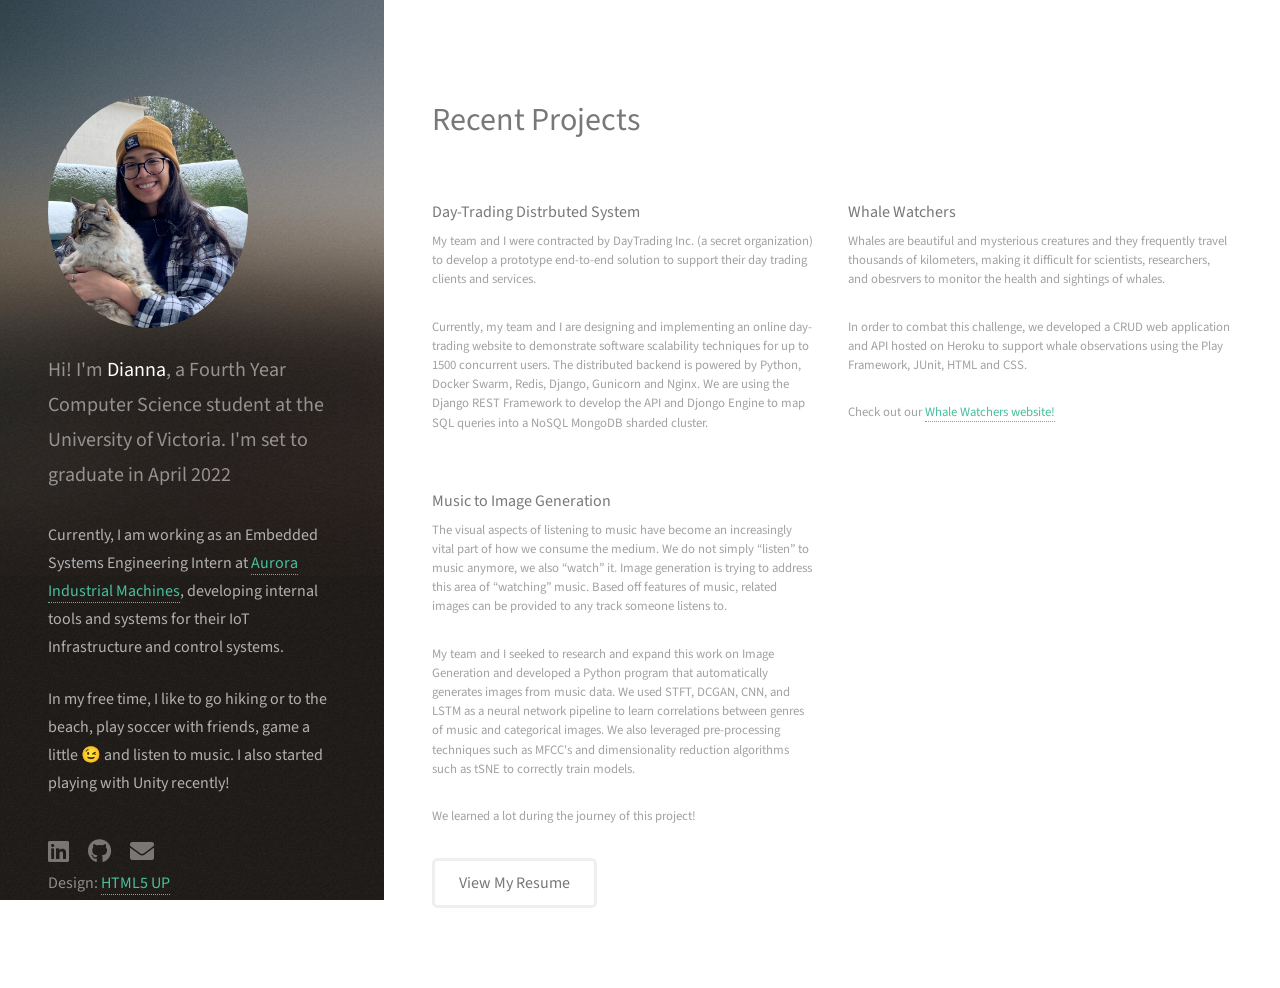
==== commit 2da402a8: "minor fixes" ====
--- a/index.html
+++ b/index.html
@@ -6,7 +6,8 @@
 -->
 <html>
 	<head>
-		<title>Strata by HTML5 UP</title>
+		<title>About me - Dianna Borinaga</title>
+		<link rel = "icon" href = "https://images.vexels.com/media/users/3/157959/isolated/preview/7bd2059c90732213553a36462d9db90d-earth-doodle-icon-by-vexels.png" type = "image/x-icon"> 
 		<meta charset="utf-8" />
 		<meta name="viewport" content="width=device-width, initial-scale=1, user-scalable=no" />
 		<link rel="stylesheet" href="assets/css/main.css" />
@@ -19,7 +20,7 @@
 					<a href="#" class="image avatar"><img src="images/avatar.jpg" alt="" /></a>
 					<h1>
 						Hi! I'm <strong>Dianna</strong>, a Fourth Year Computer Science student at the
-						University of Victoria. I'm set to graduate in December 2021 <br />
+						University of Victoria. I'm set to graduate in April 2022 <br />
 					</h1>
 					<br />
 					<p>
@@ -50,9 +51,9 @@
 							</p>   
 							<br/>
 							<p>
-							So we designed and implemented an online day-trading website to demonstrate software scalability techniques for up to 2000 concurrent users. 
-							The distributed backend was powered by Python, Docker Swarm, Redis, Django, Gunicorn and Nginx. 
-							We used the Django REST Framework to develop the API and Djongo Engine to map SQL queries into a NoSQL MongoDB sharded cluster.
+							Currently, my team and I are designing and implementing an online day-trading website to demonstrate software scalability techniques for up to 1500 concurrent users. 
+							The distributed backend is powered by Python, Docker Swarm, Redis, Django, Gunicorn and Nginx. 
+							We are using the Django REST Framework to develop the API and Djongo Engine to map SQL queries into a NoSQL MongoDB sharded cluster.
 							</p>   
 							</article>
 						<article class="col-6 col-12-xsmall work-item">
@@ -89,7 +90,7 @@
 							<p>
 							My team and I seeked to research and expand this work on Image Generation and developed a Python program that automatically generates images from music data. 
 							We used STFT, DCGAN, CNN, and LSTM as a neural network pipeline to learn correlations between genres of music and categorical images. 
-							We also leveraged pre-processing techniques and dimensionality reduction algorithms such as tSNE to correctly train models.
+							We also leveraged pre-processing techniques such as MFCC's and dimensionality reduction algorithms such as tSNE to correctly train models.
 							</p>         
 							<br/>   
 							<p>
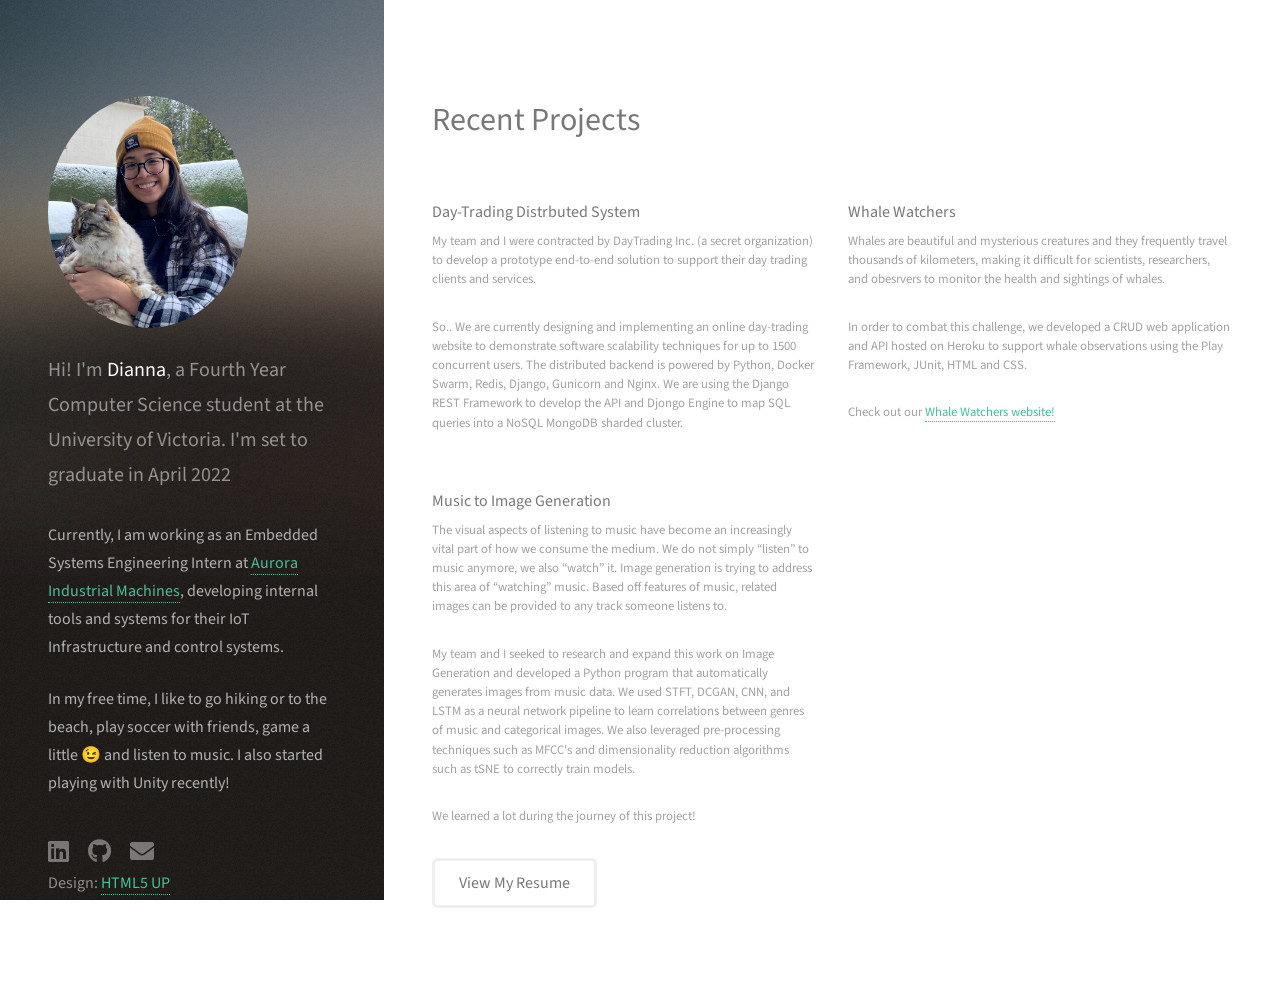
==== commit bad868c9: "oops" ====
--- a/index.html
+++ b/index.html
@@ -51,7 +51,7 @@
 							</p>   
 							<br/>
 							<p>
-							Currently, my team and I are designing and implementing an online day-trading website to demonstrate software scalability techniques for up to 1500 concurrent users. 
+							So.. We are currently designing and implementing an online day-trading website to demonstrate software scalability techniques for up to 1500 concurrent users. 
 							The distributed backend is powered by Python, Docker Swarm, Redis, Django, Gunicorn and Nginx. 
 							We are using the Django REST Framework to develop the API and Djongo Engine to map SQL queries into a NoSQL MongoDB sharded cluster.
 							</p>   
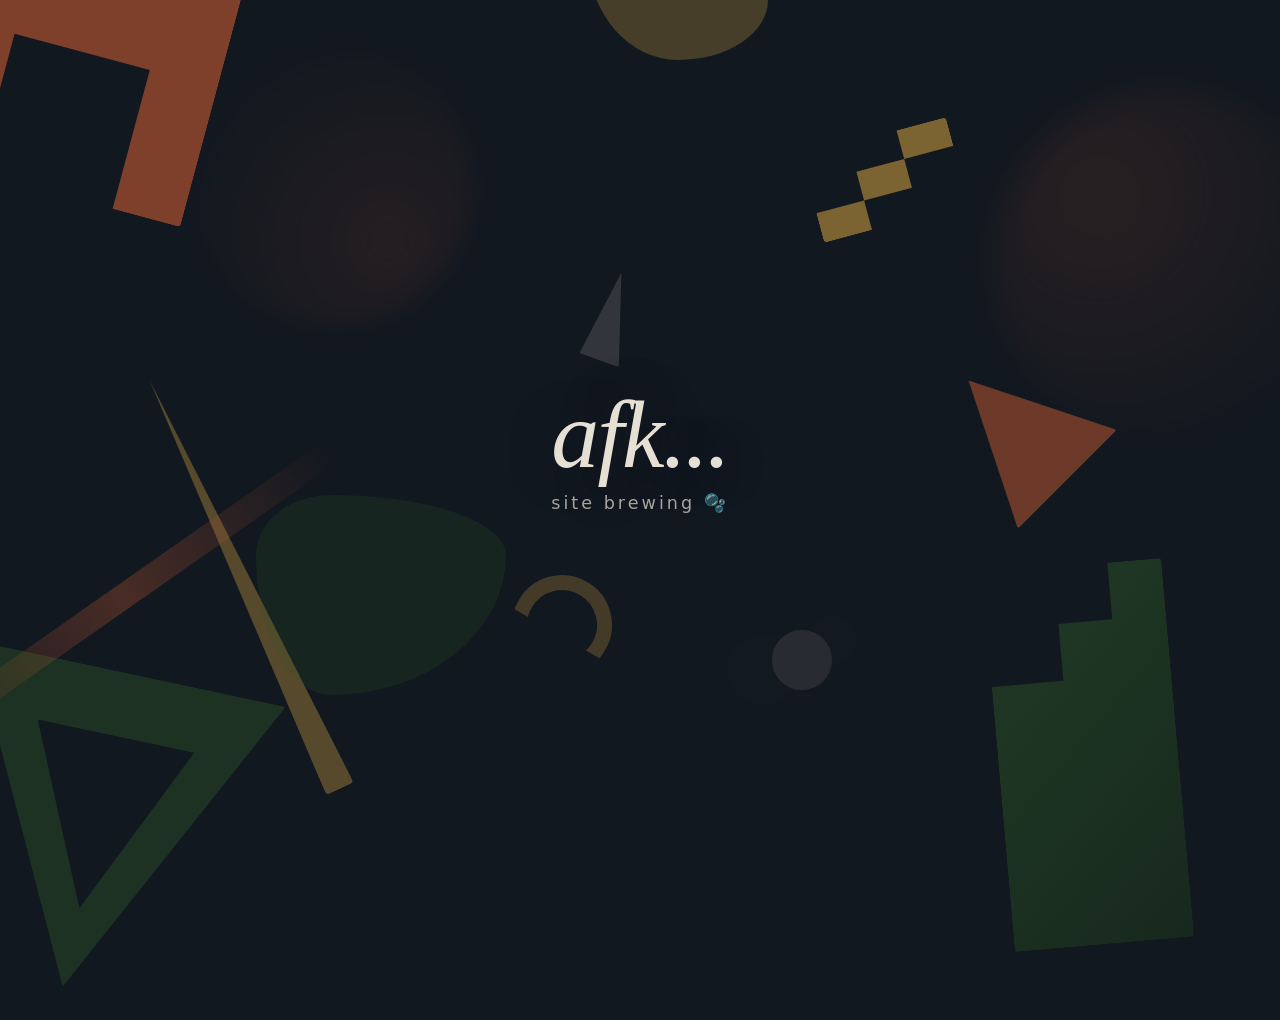
==== commit 78d0dd44: "Add files via upload" ====
--- a/index.html
+++ b/index.html
@@ -1,143 +1,302 @@
-<!DOCTYPE HTML>
-<!--
-	Strata by HTML5 UP
-	html5up.net | @ajlkn
-	Free for personal and commercial use under the CCA 3.0 license (html5up.net/license)
--->
-<html>
-	<head>
-		<title>About me - Dianna Borinaga</title>
-		<link rel = "icon" href = "https://images.vexels.com/media/users/3/157959/isolated/preview/7bd2059c90732213553a36462d9db90d-earth-doodle-icon-by-vexels.png" type = "image/x-icon"> 
-		<meta charset="utf-8" />
-		<meta name="viewport" content="width=device-width, initial-scale=1, user-scalable=no" />
-		<link rel="stylesheet" href="assets/css/main.css" />
-	</head>
-	<body class="is-preload">
-
-		<!-- Header -->
-			<header id="header">
-				<div class="inner">
-					<a href="#" class="image avatar"><img src="images/avatar.jpg" alt="" /></a>
-					<h1>
-						Hi! I'm <strong>Dianna</strong>, a Fourth Year Computer Science student at the
-						University of Victoria. I'm set to graduate in April 2022 <br />
-					</h1>
-					<br />
-					<p>
-						Currently, I am working as an Embedded Systems Engineering Intern at
-						<a href="https://auroraim.ca"><span class="label">Aurora Industrial Machines</span></a>, 
-						developing internal tools and systems for their IoT Infrastructure and control systems. 
-					</p>
-					<p>
-						In my free time, I like to go hiking or to the beach, play soccer with friends,
-						game a little 😉 and listen to music. I also started playing with Unity recently!
-					</p>
-				</div>
-			</header>
-
-		<!-- Main -->
-			<div id="main">
-				<h1>Recent Projects</h1>
-						<div class="row">
-						<article class="col-6 col-12-xsmall work-item">
-							<a
-							href="https://github.com/DockDockGoose/Project"
-							class="image fit thumb"
-							><img src="images/Stocks.gif" alt=""
-							/></a>
-							<h3>Day-Trading Distrbuted System</h3>
-							<p>
-							My team and I were contracted by DayTrading Inc. (a secret organization) to develop a prototype end-to-end solution to support their day trading clients and services.
-							</p>   
-							<br/>
-							<p>
-							So.. We are currently designing and implementing an online day-trading website to demonstrate software scalability techniques for up to 1500 concurrent users. 
-							The distributed backend is powered by Python, Docker Swarm, Redis, Django, Gunicorn and Nginx. 
-							We are using the Django REST Framework to develop the API and Djongo Engine to map SQL queries into a NoSQL MongoDB sharded cluster.
-							</p>   
-							</article>
-						<article class="col-6 col-12-xsmall work-item">
-							<a
-							href="https://github.com/DiannaBanana/SENG330-WhaleWatchersApp"
-							class="image fit thumb"
-							><img src="images/Humpback.gif" alt=""
-							/></a>
-							<h3>Whale Watchers</h3>
-							<p>
-							Whales are beautiful and mysterious creatures and they frequently travel thousands of kilometers, making it difficult for scientists, researchers, and obesrvers to monitor the health and sightings of whales.
-							</p>
-							</br>
-							<p>              
-							In order to combat this challenge, we developed a CRUD web application and API hosted on Heroku to support whale observations using the Play Framework, JUnit, HTML and CSS.
-							</p>
-							</br>
-							<p>  
-							Check out our  <a href="https://whale-watcher-330.herokuapp.com/"><span class="label">Whale Watchers website!</span></a>       
-							</p>
-						</article>
-						<article class="col-6 col-12-xsmall work-item">
-							<a
-							href="https://openaccess.thecvf.com/content_cvpr_2018_workshops/papers/w49/Qiu_Image_Generation_Associated_CVPR_2018_paper.pdf"
-							class="image fit thumb"
-							><img src="images/Music-Chill.gif" alt=""
-							/></a>
-							<h3>Music to Image Generation</h3>
-							<p>
-							The visual aspects of listening to music have become an increasingly vital part of how we consume the medium. We do not simply “listen” to music anymore, we also “watch” it.
-							Image generation is trying to address this area of “watching” music. Based off features of music, related images can be provided to any track someone listens to.
-							</p>
-							<br/>
-							<p>
-							My team and I seeked to research and expand this work on Image Generation and developed a Python program that automatically generates images from music data. 
-							We used STFT, DCGAN, CNN, and LSTM as a neural network pipeline to learn correlations between genres of music and categorical images. 
-							We also leveraged pre-processing techniques such as MFCC's and dimensionality reduction algorithms such as tSNE to correctly train models.
-							</p>         
-							<br/>   
-							<p>
-							We learned a lot during the journey of this project!
-							</p>
-						</article>
-						</div>
-						<ul class="actions">
-						<li>
-							<a href="assets/DiannaBorinaga-Resume2021.pdf" class="button">View My Resume</a>
-						</li>
-						</ul>
-					</section>
-			</div>
-
-		<!-- Footer -->
-			<footer id="footer">
-				<div class="inner">
-					<ul class="icons">
-						<li>
-							<a
-							href="https://www.linkedin.com/in/dborinaga/"
-							class="icon brands fa-linkedin"
-							><span class="label">Linkedin</span></a
-							>
-						</li>
-						<li>
-							<a href="https://github.com/DiannaBanana" class="icon brands fa-github"
-							><span class="label">Github</span></a
-							>
-						</li>
-						<li>
-							<a href="mailto:dborinaga@uvic.ca" class="icon solid fa-envelope"><span class="label">Email</span></a
-							>
-						</li>
-						</ul>
-						Design: <a href="http://html5up.net/"><span class="label">HTML5 UP</span></a> 
-					</div>
-			</footer>
-
-		<!-- Scripts -->
-			<script src="assets/js/jquery.min.js"></script>
-			<script src="assets/js/jquery.poptrox.min.js"></script>
-			<script src="assets/js/browser.min.js"></script>
-			<script src="assets/js/breakpoints.min.js"></script>
-			<script src="assets/js/util.js"></script>
-			<script src="assets/js/main.js"></script>
-
-	</body>
+<!DOCTYPE html>
+<html lang="en">
+<head>
+    <meta charset="UTF-8">
+    <meta name="viewport" content="width=device-width, initial-scale=1.0">
+    <title>AFK</title>
+    <style>
+        :root {
+            --bg: #121820;          /* Deep Midnight Blue */
+            --burnt-orange: #c85a32;/* Autumn Copper */
+            --forest-green: #2d5a27;/* Moody Jade */
+            --mustard: #d4a342;     /* Vintage Gold */
+            --cream: #e6dfd3;       /* Aged Parchment */
+        }
+
+        * {
+            margin: 0;
+            padding: 0;
+            box-sizing: border-box;
+        }
+
+        body {
+            background-color: var(--bg);
+            color: var(--cream);
+            font-family: 'Georgia', serif;
+            display: flex;
+            justify-content: center;
+            align-items: center;
+            min-height: 100vh;
+            overflow: hidden;
+        }
+
+        /* Weird Impossible Geometry Scene */
+        .scenery {
+            position: absolute;
+            width: 100%;
+            height: 100%;
+            z-index: -1;
+        }
+
+        .shape {
+            position: absolute;
+            animation: float 10s infinite ease-in-out;
+            border-radius: 4px; /* Default slightly rounded corners */
+        }
+
+        /* ---- ARCHITECTURAL SHAPES ---- */
+
+        /* Giant Monolithic Step Tower */
+        .monolith {
+            width: 180px;
+            height: 380px;
+            background: linear-gradient(135deg, var(--forest-green) 30%, #1e3d1a);
+            bottom: -5%;
+            right: 8%;
+            clip-path: polygon(0% 100%, 0% 30%, 40% 30%, 40% 15%, 70% 15%, 70% 0%, 100% 0%, 100% 100%);
+            opacity: 0.45;
+            transform: rotate(-5deg);
+        }
+
+        /* Oversized Floating Archway fragment */
+        .archway {
+            width: 280px;
+            height: 240px;
+            background: var(--burnt-orange);
+            top: -5%;
+            left: -5%;
+            clip-path: polygon(0% 0%, 100% 0%, 100% 100%, 75% 100%, 75% 40%, 25% 40%, 25% 100%, 0% 100%);
+            opacity: 0.6;
+            transform: rotate(15deg);
+            animation-delay: -3s;
+        }
+
+        /* Elongated Golden Needle / Spire */
+        .spire {
+            width: 30px;
+            height: 450px;
+            background: var(--mustard);
+            bottom: 10%;
+            left: 18%;
+            clip-path: polygon(50% 0%, 100% 100%, 0% 100%);
+            opacity: 0.35;
+            transform: rotate(-25deg);
+            animation-delay: -6s;
+        }
+
+        /* Impossible Floating Wedge */
+        .wedge {
+            width: 140px;
+            height: 140px;
+            background: var(--burnt-orange);
+            top: 40%;
+            right: 15%;
+            clip-path: polygon(100% 0%, 0% 50%, 100% 100%);
+            opacity: 0.5;
+            transform: rotate(45deg);
+            animation-delay: -1.5s;
+        }
+
+        /* Giant inverted hollow triangle */
+        .portal {
+            width: 320px;
+            height: 320px;
+            background: var(--forest-green);
+            bottom: -10%;
+            left: -5%;
+            clip-path: polygon(50% 100%, 0% 0%, 100% 0%, 50% 100%, 50% 75%, 75% 20%, 25% 20%, 50% 75%);
+            opacity: 0.4;
+            transform: rotate(12deg);
+            animation-delay: -4s;
+        }
+
+        /* Floating staggered zig-zag step fragment */
+        .steps {
+            width: 150px;
+            height: 90px;
+            background: var(--mustard);
+            top: 15%;
+            right: 25%;
+            clip-path: polygon(0% 100%, 0% 66%, 33% 66%, 33% 33%, 66% 33%, 66% 0%, 100% 0%, 100% 33%, 66% 33%, 66% 66%, 33% 66%, 33% 100%);
+            opacity: 0.55;
+            transform: rotate(-15deg);
+            animation-delay: -7.5s;
+        }
+
+        /* Long abstract beam slicing through the backdrop */
+        .beam {
+            width: 500px;
+            height: 25px;
+            background: linear-gradient(90deg, transparent, var(--burnt-orange), transparent);
+            top: 65%;
+            left: -10%;
+            transform: rotate(-35deg);
+            opacity: 0.3;
+            animation-delay: -2s;
+        }
+
+        /* Small floating geometric peak near the text */
+        .shard {
+            width: 60px;
+            height: 90px;
+            background: var(--cream);
+            top: 30%;
+            left: 45%;
+            clip-path: polygon(50% 0%, 100% 100%, 30% 100%);
+            opacity: 0.15;
+            transform: rotate(20deg);
+            animation-delay: -5s;
+        }
+
+        /* ---- CIRCULAR/BLOBBY LAYER ---- */
+
+        /* Original blurred out circle (Top Right) */
+        .sphere-right {
+            width: 350px;
+            height: 350px;
+            background: radial-gradient(circle at 30% 30%, rgba(200, 90, 50, 0.4), transparent 80%);
+            border-radius: 50%;
+            top: 10%;
+            right: -5%;
+            opacity: 0.3;
+            filter: blur(15px);
+            animation: float 12s infinite ease-in-out;
+            animation-delay: -1s;
+        }
+
+        /* New similar blurred circle (Top Left-Center) */
+        .sphere-left {
+            width: 280px;
+            height: 280px;
+            background: radial-gradient(circle at 70% 70%, rgba(200, 90, 50, 0.4), transparent 80%);
+            border-radius: 50%;
+            top: 5%;
+            left: 15%;
+            opacity: 0.25;
+            filter: blur(12px);
+            animation: float 13s infinite ease-in-out;
+            animation-delay: -3s; /* Desync the animation */
+        }
+
+        /* Irregular blob shape */
+        .blob-1 {
+            width: 250px;
+            height: 200px;
+            background: rgba(45, 90, 39, 0.5); /* Semi-trans forest green */
+            border-radius: 30% 70% 70% 30% / 30% 30% 70% 70%;
+            top: 55%;
+            left: 20%;
+            opacity: 0.4;
+            animation: float 11s infinite ease-in-out;
+            animation-delay: -4.5s;
+        }
+
+        /* Small abstract ring/torus fragment */
+        .ring {
+            width: 100px;
+            height: 100px;
+            border: 15px solid var(--mustard);
+            border-radius: 50%;
+            bottom: 25%;
+            left: 40%;
+            opacity: 0.25;
+            clip-path: polygon(0 0, 100% 0, 100% 60%, 0 60%);
+            transform: rotate(30deg);
+            animation-delay: -8s;
+        }
+
+        /* Small clustered oval blobs */
+        .blob-cluster {
+            width: 60px;
+            height: 60px;
+            background: var(--cream);
+            border-radius: 50%;
+            opacity: 0.1;
+            top: 70%;
+            right: 35%;
+            box-shadow: -40px 10px 0 5px rgba(230, 223, 211, 0.05),
+                        30px -20px 0 -5px rgba(230, 223, 211, 0.08);
+            animation-delay: -2.5s;
+        }
+
+        /* Medium blob over dynamic geometric shape */
+        .blob-2 {
+            width: 180px;
+            height: 150px;
+            background: rgba(212, 163, 66, 0.6); /* Semi-trans mustard */
+            border-radius: 70% 30% 50% 50% / 30% 60% 40% 70%;
+            top: -10%;
+            right: 40%;
+            opacity: 0.45;
+            animation: float 10.5s infinite ease-in-out;
+            animation-delay: -6s;
+        }
+
+        @keyframes float {
+            0%, 100% { transform: translateY(0) rotate(var(--r, 0deg)); }
+            50% { transform: translateY(-30px) rotate(calc(var(--r, 0deg) + 3deg)); }
+        }
+
+        /* Rotation base for geometric shapes */
+        .monolith { --r: -5deg; }
+        .archway { --r: 15deg; }
+        .spire { --r: -25deg; }
+        .wedge { --r: 45deg; }
+        .portal { --r: 12deg; }
+        .steps { --r: -15deg; }
+        .beam { --r: -35deg; }
+        .shard { --r: 20deg; }
+        .ring { --r: 30deg; }
+
+        main {
+            text-align: center;
+            z-index: 1;
+            user-select: none;
+        }
+
+        h1 {
+            font-size: clamp(3.5rem, 12vw, 6rem);
+            font-weight: normal;
+            font-style: italic;
+            letter-spacing: -2px;
+            line-height: 1;
+            margin-bottom: 0.6rem;
+            text-shadow: 0 0 40px rgba(18, 24, 32, 0.9);
+        }
+
+        p {
+            font-family: system-ui, -apple-system, sans-serif;
+            font-size: 1.1rem;
+            color: var(--cream);
+            opacity: 0.7;
+            letter-spacing: 3px;
+            text-transform: lowercase;
+        }
+    </style>
+</head>
+<body>
+
+    <div class="scenery">
+        <div class="shape monolith"></div>
+        <div class="shape archway"></div>
+        <div class="shape spire"></div>
+        <div class="shape wedge"></div>
+        <div class="shape portal"></div>
+        <div class="shape steps"></div>
+        <div class="shape beam"></div>
+        <div class="shape shard"></div>
+        
+        <div class="shape sphere-right"></div>
+        <div class="shape sphere-left"></div> <div class="shape blob-1"></div>
+        <div class="shape ring"></div>
+        <div class="shape blob-cluster"></div>
+        <div class="shape blob-2"></div>
+    </div>
+
+    <main>
+        <h1>afk...</h1>
+        <p>site brewing 🫧</p>
+    </main>
+
+</body>
 </html>
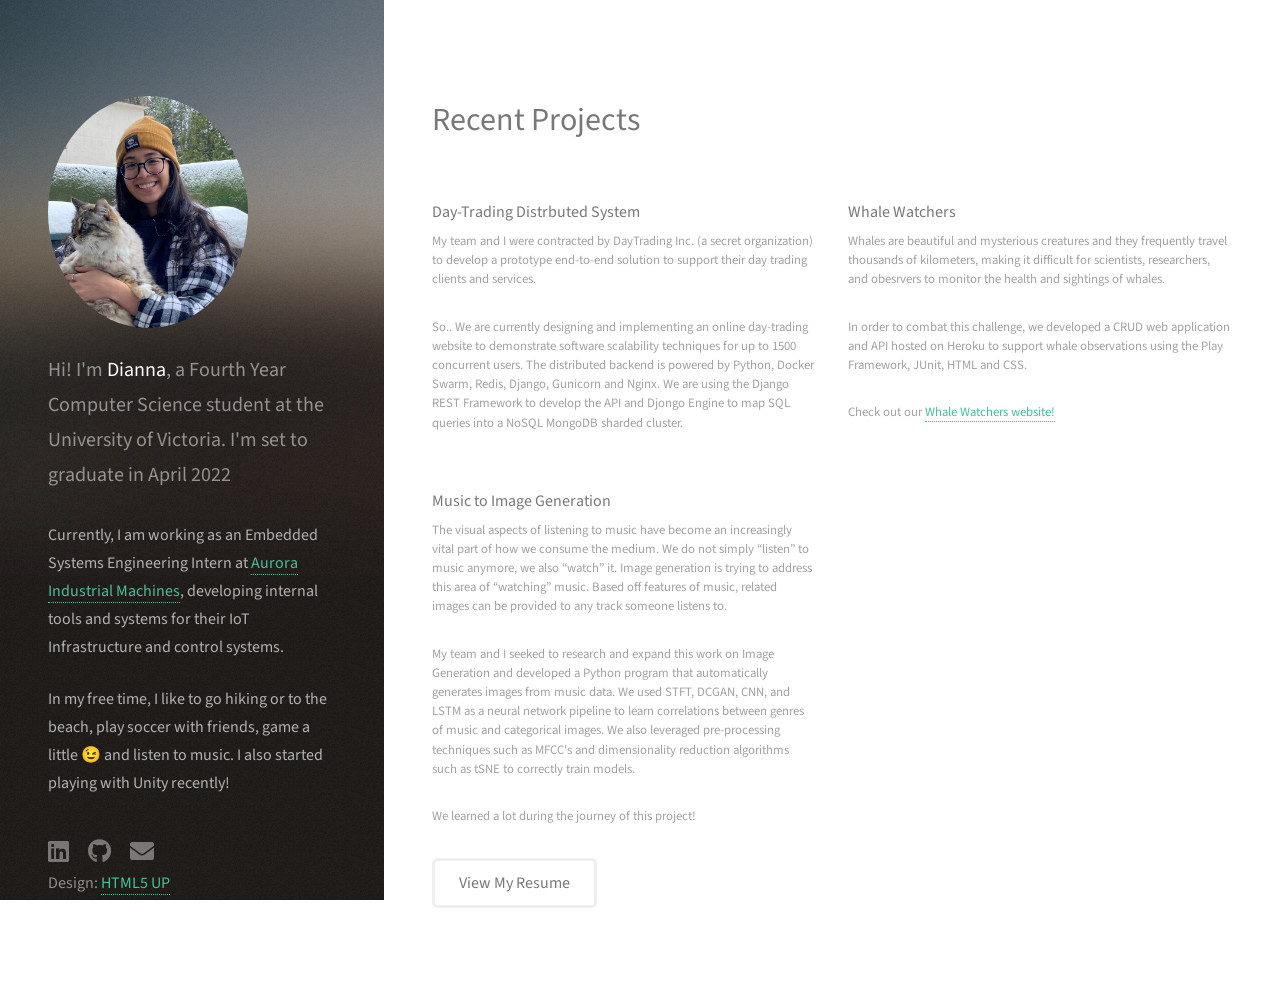
==== commit 61350627: "Rename old-index.html to index.html" ====
--- a/index.html
+++ b/index.html
@@ -1,302 +1,143 @@
-<!DOCTYPE html>
-<html lang="en">
-<head>
-    <meta charset="UTF-8">
-    <meta name="viewport" content="width=device-width, initial-scale=1.0">
-    <title>AFK</title>
-    <style>
-        :root {
-            --bg: #121820;          /* Deep Midnight Blue */
-            --burnt-orange: #c85a32;/* Autumn Copper */
-            --forest-green: #2d5a27;/* Moody Jade */
-            --mustard: #d4a342;     /* Vintage Gold */
-            --cream: #e6dfd3;       /* Aged Parchment */
-        }
+<!DOCTYPE HTML>
+<!--
+	Strata by HTML5 UP
+	html5up.net | @ajlkn
+	Free for personal and commercial use under the CCA 3.0 license (html5up.net/license)
+-->
+<html>
+	<head>
+		<title>About me - Dianna Borinaga</title>
+		<link rel = "icon" href = "https://images.vexels.com/media/users/3/157959/isolated/preview/7bd2059c90732213553a36462d9db90d-earth-doodle-icon-by-vexels.png" type = "image/x-icon"> 
+		<meta charset="utf-8" />
+		<meta name="viewport" content="width=device-width, initial-scale=1, user-scalable=no" />
+		<link rel="stylesheet" href="assets/css/main.css" />
+	</head>
+	<body class="is-preload">
 
-        * {
-            margin: 0;
-            padding: 0;
-            box-sizing: border-box;
-        }
+		<!-- Header -->
+			<header id="header">
+				<div class="inner">
+					<a href="#" class="image avatar"><img src="images/avatar.jpg" alt="" /></a>
+					<h1>
+						Hi! I'm <strong>Dianna</strong>, a Fourth Year Computer Science student at the
+						University of Victoria. I'm set to graduate in April 2022 <br />
+					</h1>
+					<br />
+					<p>
+						Currently, I am working as an Embedded Systems Engineering Intern at
+						<a href="https://auroraim.ca"><span class="label">Aurora Industrial Machines</span></a>, 
+						developing internal tools and systems for their IoT Infrastructure and control systems. 
+					</p>
+					<p>
+						In my free time, I like to go hiking or to the beach, play soccer with friends,
+						game a little 😉 and listen to music. I also started playing with Unity recently!
+					</p>
+				</div>
+			</header>
 
-        body {
-            background-color: var(--bg);
-            color: var(--cream);
-            font-family: 'Georgia', serif;
-            display: flex;
-            justify-content: center;
-            align-items: center;
-            min-height: 100vh;
-            overflow: hidden;
-        }
+		<!-- Main -->
+			<div id="main">
+				<h1>Recent Projects</h1>
+						<div class="row">
+						<article class="col-6 col-12-xsmall work-item">
+							<a
+							href="https://github.com/DockDockGoose/Project"
+							class="image fit thumb"
+							><img src="images/Stocks.gif" alt=""
+							/></a>
+							<h3>Day-Trading Distrbuted System</h3>
+							<p>
+							My team and I were contracted by DayTrading Inc. (a secret organization) to develop a prototype end-to-end solution to support their day trading clients and services.
+							</p>   
+							<br/>
+							<p>
+							So.. We are currently designing and implementing an online day-trading website to demonstrate software scalability techniques for up to 1500 concurrent users. 
+							The distributed backend is powered by Python, Docker Swarm, Redis, Django, Gunicorn and Nginx. 
+							We are using the Django REST Framework to develop the API and Djongo Engine to map SQL queries into a NoSQL MongoDB sharded cluster.
+							</p>   
+							</article>
+						<article class="col-6 col-12-xsmall work-item">
+							<a
+							href="https://github.com/DiannaBanana/SENG330-WhaleWatchersApp"
+							class="image fit thumb"
+							><img src="images/Humpback.gif" alt=""
+							/></a>
+							<h3>Whale Watchers</h3>
+							<p>
+							Whales are beautiful and mysterious creatures and they frequently travel thousands of kilometers, making it difficult for scientists, researchers, and obesrvers to monitor the health and sightings of whales.
+							</p>
+							</br>
+							<p>              
+							In order to combat this challenge, we developed a CRUD web application and API hosted on Heroku to support whale observations using the Play Framework, JUnit, HTML and CSS.
+							</p>
+							</br>
+							<p>  
+							Check out our  <a href="https://whale-watcher-330.herokuapp.com/"><span class="label">Whale Watchers website!</span></a>       
+							</p>
+						</article>
+						<article class="col-6 col-12-xsmall work-item">
+							<a
+							href="https://openaccess.thecvf.com/content_cvpr_2018_workshops/papers/w49/Qiu_Image_Generation_Associated_CVPR_2018_paper.pdf"
+							class="image fit thumb"
+							><img src="images/Music-Chill.gif" alt=""
+							/></a>
+							<h3>Music to Image Generation</h3>
+							<p>
+							The visual aspects of listening to music have become an increasingly vital part of how we consume the medium. We do not simply “listen” to music anymore, we also “watch” it.
+							Image generation is trying to address this area of “watching” music. Based off features of music, related images can be provided to any track someone listens to.
+							</p>
+							<br/>
+							<p>
+							My team and I seeked to research and expand this work on Image Generation and developed a Python program that automatically generates images from music data. 
+							We used STFT, DCGAN, CNN, and LSTM as a neural network pipeline to learn correlations between genres of music and categorical images. 
+							We also leveraged pre-processing techniques such as MFCC's and dimensionality reduction algorithms such as tSNE to correctly train models.
+							</p>         
+							<br/>   
+							<p>
+							We learned a lot during the journey of this project!
+							</p>
+						</article>
+						</div>
+						<ul class="actions">
+						<li>
+							<a href="assets/DiannaBorinaga-Resume2021.pdf" class="button">View My Resume</a>
+						</li>
+						</ul>
+					</section>
+			</div>
 
-        /* Weird Impossible Geometry Scene */
-        .scenery {
-            position: absolute;
-            width: 100%;
-            height: 100%;
-            z-index: -1;
-        }
+		<!-- Footer -->
+			<footer id="footer">
+				<div class="inner">
+					<ul class="icons">
+						<li>
+							<a
+							href="https://www.linkedin.com/in/dborinaga/"
+							class="icon brands fa-linkedin"
+							><span class="label">Linkedin</span></a
+							>
+						</li>
+						<li>
+							<a href="https://github.com/DiannaBanana" class="icon brands fa-github"
+							><span class="label">Github</span></a
+							>
+						</li>
+						<li>
+							<a href="mailto:dborinaga@uvic.ca" class="icon solid fa-envelope"><span class="label">Email</span></a
+							>
+						</li>
+						</ul>
+						Design: <a href="http://html5up.net/"><span class="label">HTML5 UP</span></a> 
+					</div>
+			</footer>
 
-        .shape {
-            position: absolute;
-            animation: float 10s infinite ease-in-out;
-            border-radius: 4px; /* Default slightly rounded corners */
-        }
+		<!-- Scripts -->
+			<script src="assets/js/jquery.min.js"></script>
+			<script src="assets/js/jquery.poptrox.min.js"></script>
+			<script src="assets/js/browser.min.js"></script>
+			<script src="assets/js/breakpoints.min.js"></script>
+			<script src="assets/js/util.js"></script>
+			<script src="assets/js/main.js"></script>
 
-        /* ---- ARCHITECTURAL SHAPES ---- */
-
-        /* Giant Monolithic Step Tower */
-        .monolith {
-            width: 180px;
-            height: 380px;
-            background: linear-gradient(135deg, var(--forest-green) 30%, #1e3d1a);
-            bottom: -5%;
-            right: 8%;
-            clip-path: polygon(0% 100%, 0% 30%, 40% 30%, 40% 15%, 70% 15%, 70% 0%, 100% 0%, 100% 100%);
-            opacity: 0.45;
-            transform: rotate(-5deg);
-        }
-
-        /* Oversized Floating Archway fragment */
-        .archway {
-            width: 280px;
-            height: 240px;
-            background: var(--burnt-orange);
-            top: -5%;
-            left: -5%;
-            clip-path: polygon(0% 0%, 100% 0%, 100% 100%, 75% 100%, 75% 40%, 25% 40%, 25% 100%, 0% 100%);
-            opacity: 0.6;
-            transform: rotate(15deg);
-            animation-delay: -3s;
-        }
-
-        /* Elongated Golden Needle / Spire */
-        .spire {
-            width: 30px;
-            height: 450px;
-            background: var(--mustard);
-            bottom: 10%;
-            left: 18%;
-            clip-path: polygon(50% 0%, 100% 100%, 0% 100%);
-            opacity: 0.35;
-            transform: rotate(-25deg);
-            animation-delay: -6s;
-        }
-
-        /* Impossible Floating Wedge */
-        .wedge {
-            width: 140px;
-            height: 140px;
-            background: var(--burnt-orange);
-            top: 40%;
-            right: 15%;
-            clip-path: polygon(100% 0%, 0% 50%, 100% 100%);
-            opacity: 0.5;
-            transform: rotate(45deg);
-            animation-delay: -1.5s;
-        }
-
-        /* Giant inverted hollow triangle */
-        .portal {
-            width: 320px;
-            height: 320px;
-            background: var(--forest-green);
-            bottom: -10%;
-            left: -5%;
-            clip-path: polygon(50% 100%, 0% 0%, 100% 0%, 50% 100%, 50% 75%, 75% 20%, 25% 20%, 50% 75%);
-            opacity: 0.4;
-            transform: rotate(12deg);
-            animation-delay: -4s;
-        }
-
-        /* Floating staggered zig-zag step fragment */
-        .steps {
-            width: 150px;
-            height: 90px;
-            background: var(--mustard);
-            top: 15%;
-            right: 25%;
-            clip-path: polygon(0% 100%, 0% 66%, 33% 66%, 33% 33%, 66% 33%, 66% 0%, 100% 0%, 100% 33%, 66% 33%, 66% 66%, 33% 66%, 33% 100%);
-            opacity: 0.55;
-            transform: rotate(-15deg);
-            animation-delay: -7.5s;
-        }
-
-        /* Long abstract beam slicing through the backdrop */
-        .beam {
-            width: 500px;
-            height: 25px;
-            background: linear-gradient(90deg, transparent, var(--burnt-orange), transparent);
-            top: 65%;
-            left: -10%;
-            transform: rotate(-35deg);
-            opacity: 0.3;
-            animation-delay: -2s;
-        }
-
-        /* Small floating geometric peak near the text */
-        .shard {
-            width: 60px;
-            height: 90px;
-            background: var(--cream);
-            top: 30%;
-            left: 45%;
-            clip-path: polygon(50% 0%, 100% 100%, 30% 100%);
-            opacity: 0.15;
-            transform: rotate(20deg);
-            animation-delay: -5s;
-        }
-
-        /* ---- CIRCULAR/BLOBBY LAYER ---- */
-
-        /* Original blurred out circle (Top Right) */
-        .sphere-right {
-            width: 350px;
-            height: 350px;
-            background: radial-gradient(circle at 30% 30%, rgba(200, 90, 50, 0.4), transparent 80%);
-            border-radius: 50%;
-            top: 10%;
-            right: -5%;
-            opacity: 0.3;
-            filter: blur(15px);
-            animation: float 12s infinite ease-in-out;
-            animation-delay: -1s;
-        }
-
-        /* New similar blurred circle (Top Left-Center) */
-        .sphere-left {
-            width: 280px;
-            height: 280px;
-            background: radial-gradient(circle at 70% 70%, rgba(200, 90, 50, 0.4), transparent 80%);
-            border-radius: 50%;
-            top: 5%;
-            left: 15%;
-            opacity: 0.25;
-            filter: blur(12px);
-            animation: float 13s infinite ease-in-out;
-            animation-delay: -3s; /* Desync the animation */
-        }
-
-        /* Irregular blob shape */
-        .blob-1 {
-            width: 250px;
-            height: 200px;
-            background: rgba(45, 90, 39, 0.5); /* Semi-trans forest green */
-            border-radius: 30% 70% 70% 30% / 30% 30% 70% 70%;
-            top: 55%;
-            left: 20%;
-            opacity: 0.4;
-            animation: float 11s infinite ease-in-out;
-            animation-delay: -4.5s;
-        }
-
-        /* Small abstract ring/torus fragment */
-        .ring {
-            width: 100px;
-            height: 100px;
-            border: 15px solid var(--mustard);
-            border-radius: 50%;
-            bottom: 25%;
-            left: 40%;
-            opacity: 0.25;
-            clip-path: polygon(0 0, 100% 0, 100% 60%, 0 60%);
-            transform: rotate(30deg);
-            animation-delay: -8s;
-        }
-
-        /* Small clustered oval blobs */
-        .blob-cluster {
-            width: 60px;
-            height: 60px;
-            background: var(--cream);
-            border-radius: 50%;
-            opacity: 0.1;
-            top: 70%;
-            right: 35%;
-            box-shadow: -40px 10px 0 5px rgba(230, 223, 211, 0.05),
-                        30px -20px 0 -5px rgba(230, 223, 211, 0.08);
-            animation-delay: -2.5s;
-        }
-
-        /* Medium blob over dynamic geometric shape */
-        .blob-2 {
-            width: 180px;
-            height: 150px;
-            background: rgba(212, 163, 66, 0.6); /* Semi-trans mustard */
-            border-radius: 70% 30% 50% 50% / 30% 60% 40% 70%;
-            top: -10%;
-            right: 40%;
-            opacity: 0.45;
-            animation: float 10.5s infinite ease-in-out;
-            animation-delay: -6s;
-        }
-
-        @keyframes float {
-            0%, 100% { transform: translateY(0) rotate(var(--r, 0deg)); }
-            50% { transform: translateY(-30px) rotate(calc(var(--r, 0deg) + 3deg)); }
-        }
-
-        /* Rotation base for geometric shapes */
-        .monolith { --r: -5deg; }
-        .archway { --r: 15deg; }
-        .spire { --r: -25deg; }
-        .wedge { --r: 45deg; }
-        .portal { --r: 12deg; }
-        .steps { --r: -15deg; }
-        .beam { --r: -35deg; }
-        .shard { --r: 20deg; }
-        .ring { --r: 30deg; }
-
-        main {
-            text-align: center;
-            z-index: 1;
-            user-select: none;
-        }
-
-        h1 {
-            font-size: clamp(3.5rem, 12vw, 6rem);
-            font-weight: normal;
-            font-style: italic;
-            letter-spacing: -2px;
-            line-height: 1;
-            margin-bottom: 0.6rem;
-            text-shadow: 0 0 40px rgba(18, 24, 32, 0.9);
-        }
-
-        p {
-            font-family: system-ui, -apple-system, sans-serif;
-            font-size: 1.1rem;
-            color: var(--cream);
-            opacity: 0.7;
-            letter-spacing: 3px;
-            text-transform: lowercase;
-        }
-    </style>
-</head>
-<body>
-
-    <div class="scenery">
-        <div class="shape monolith"></div>
-        <div class="shape archway"></div>
-        <div class="shape spire"></div>
-        <div class="shape wedge"></div>
-        <div class="shape portal"></div>
-        <div class="shape steps"></div>
-        <div class="shape beam"></div>
-        <div class="shape shard"></div>
-        
-        <div class="shape sphere-right"></div>
-        <div class="shape sphere-left"></div> <div class="shape blob-1"></div>
-        <div class="shape ring"></div>
-        <div class="shape blob-cluster"></div>
-        <div class="shape blob-2"></div>
-    </div>
-
-    <main>
-        <h1>afk...</h1>
-        <p>site brewing 🫧</p>
-    </main>
-
-</body>
-</html>+	</body>
+</html>
--- a/assets/css/main.css
+++ b/assets/css/main.css
@@ -0,0 +1,3351 @@
+@import url("fontawesome-all.min.css");
+@import url("https://fonts.googleapis.com/css?family=Source+Sans+Pro:400,400italic");
+
+/*
+	Strata by HTML5 UP
+	html5up.net | @ajlkn
+	Free for personal and commercial use under the CCA 3.0 license (html5up.net/license)
+*/
+
+html,
+body,
+div,
+span,
+applet,
+object,
+iframe,
+h1,
+h2,
+h3,
+h4,
+h5,
+h6,
+p,
+blockquote,
+pre,
+a,
+abbr,
+acronym,
+address,
+big,
+cite,
+code,
+del,
+dfn,
+em,
+img,
+ins,
+kbd,
+q,
+s,
+samp,
+small,
+strike,
+strong,
+sub,
+sup,
+tt,
+var,
+b,
+u,
+i,
+center,
+dl,
+dt,
+dd,
+ol,
+ul,
+li,
+fieldset,
+form,
+label,
+legend,
+table,
+caption,
+tbody,
+tfoot,
+thead,
+tr,
+th,
+td,
+article,
+aside,
+canvas,
+details,
+embed,
+figure,
+figcaption,
+footer,
+header,
+hgroup,
+menu,
+nav,
+output,
+ruby,
+section,
+summary,
+time,
+mark,
+audio,
+video {
+  margin: 0;
+  padding: 0;
+  border: 0;
+  font-size: 100%;
+  font: inherit;
+  vertical-align: baseline;
+}
+
+article,
+aside,
+details,
+figcaption,
+figure,
+footer,
+header,
+hgroup,
+menu,
+nav,
+section {
+  display: block;
+}
+
+body {
+  line-height: 1;
+}
+
+ol,
+ul {
+  list-style: none;
+}
+
+blockquote,
+q {
+  quotes: none;
+}
+
+blockquote:before,
+blockquote:after,
+q:before,
+q:after {
+  content: "";
+  content: none;
+}
+
+table {
+  border-collapse: collapse;
+  border-spacing: 0;
+}
+
+body {
+  -webkit-text-size-adjust: none;
+}
+
+mark {
+  background-color: transparent;
+  color: inherit;
+}
+
+input::-moz-focus-inner {
+  border: 0;
+  padding: 0;
+}
+
+input,
+select,
+textarea {
+  -moz-appearance: none;
+  -webkit-appearance: none;
+  -ms-appearance: none;
+  appearance: none;
+}
+
+/* Basic */
+
+html {
+  box-sizing: border-box;
+}
+
+*,
+*:before,
+*:after {
+  box-sizing: inherit;
+}
+
+body {
+  background: #fff;
+}
+
+body.is-preload *,
+body.is-preload *:before,
+body.is-preload *:after {
+  -moz-animation: none !important;
+  -webkit-animation: none !important;
+  -ms-animation: none !important;
+  animation: none !important;
+  -moz-transition: none !important;
+  -webkit-transition: none !important;
+  -ms-transition: none !important;
+  transition: none !important;
+}
+
+body,
+input,
+select,
+textarea {
+  color: #a2a2a2;
+  font-family: "Source Sans Pro", Helvetica, sans-serif;
+  font-size: 16pt;
+  font-weight: 400;
+  line-height: 1.75em;
+}
+
+a {
+  -moz-transition: color 0.2s ease-in-out, border-color 0.2s ease-in-out;
+  -webkit-transition: color 0.2s ease-in-out, border-color 0.2s ease-in-out;
+  -ms-transition: color 0.2s ease-in-out, border-color 0.2s ease-in-out;
+  transition: color 0.2s ease-in-out, border-color 0.2s ease-in-out;
+  border-bottom: dotted 1px;
+  color: #49bf9d;
+  text-decoration: none;
+}
+
+a:hover {
+  border-bottom-color: transparent;
+  color: #49bf9d !important;
+  text-decoration: none;
+}
+
+strong,
+b {
+  color: #787878;
+  font-weight: 400;
+}
+
+em,
+i {
+  font-style: italic;
+}
+
+p {
+  margin: 0 0 2em 0;
+}
+
+h1,
+h2,
+h3,
+h4,
+h5,
+h6 {
+  color: #787878;
+  font-weight: 400;
+  line-height: 1em;
+  margin: 0 0 1em 0;
+}
+
+h1 a,
+h2 a,
+h3 a,
+h4 a,
+h5 a,
+h6 a {
+  color: inherit;
+  text-decoration: none;
+}
+
+h1 {
+  font-size: 2em;
+  line-height: 1.5em;
+}
+
+h2 {
+  font-size: 1.5em;
+  line-height: 1.5em;
+}
+
+h3 {
+  font-size: 1.25em;
+  line-height: 1.5em;
+}
+
+h4 {
+  font-size: 1.1em;
+  line-height: 1.5em;
+}
+
+h5 {
+  font-size: 0.9em;
+  line-height: 1.5em;
+}
+
+h6 {
+  font-size: 0.7em;
+  line-height: 1.5em;
+}
+
+sub {
+  font-size: 0.8em;
+  position: relative;
+  top: 0.5em;
+}
+
+sup {
+  font-size: 0.8em;
+  position: relative;
+  top: -0.5em;
+}
+
+hr {
+  border: 0;
+  border-bottom: solid 2px #efefef;
+  margin: 2em 0;
+}
+
+hr.major {
+  margin: 3em 0;
+}
+
+blockquote {
+  border-left: solid 6px #efefef;
+  font-style: italic;
+  margin: 0 0 2em 0;
+  padding: 0.5em 0 0.5em 1.5em;
+}
+
+code {
+  background: #f7f7f7;
+  border-radius: 0.35em;
+  border: solid 2px #efefef;
+  font-family: "Courier New", monospace;
+  font-size: 0.9em;
+  margin: 0 0.25em;
+  padding: 0.25em 0.65em;
+}
+
+pre {
+  -webkit-overflow-scrolling: touch;
+  font-family: "Courier New", monospace;
+  font-size: 0.9em;
+  margin: 0 0 2em 0;
+}
+
+pre code {
+  display: block;
+  line-height: 1.75em;
+  padding: 1em 1.5em;
+  overflow-x: auto;
+}
+
+.align-left {
+  text-align: left;
+}
+
+.align-center {
+  text-align: center;
+}
+
+.align-right {
+  text-align: left;
+}
+
+/* Container */
+
+.container {
+  margin: 0 auto;
+  max-width: calc(100% - 4em);
+  width: 100%;
+}
+
+.container.xsmall {
+  width: 25%;
+}
+
+.container.small {
+  width: 50%;
+}
+
+.container.medium {
+  width: 75%;
+}
+
+.container.large {
+  width: 125%;
+}
+
+.container.xlarge {
+  width: 150%;
+}
+
+.container.max {
+  width: 100%;
+}
+
+@media screen and (max-width: 980px) {
+  .container {
+    width: 100% !important;
+    max-width: 100% !important;
+  }
+}
+
+@media screen and (max-width: 480px) {
+  .container {
+    max-width: calc(100% - 3em);
+  }
+}
+
+/* Row */
+
+.row {
+  display: flex;
+  flex-wrap: wrap;
+  box-sizing: border-box;
+  align-items: stretch;
+}
+
+.row > * {
+  box-sizing: border-box;
+}
+
+.row.gtr-uniform > * > :last-child {
+  margin-bottom: 0;
+}
+
+.row.aln-left {
+  justify-content: flex-start;
+}
+
+.row.aln-center {
+  justify-content: center;
+}
+
+.row.aln-right {
+  justify-content: flex-end;
+}
+
+.row.aln-top {
+  align-items: flex-start;
+}
+
+.row.aln-middle {
+  align-items: center;
+}
+
+.row.aln-bottom {
+  align-items: flex-end;
+}
+
+.row > .imp {
+  order: -1;
+}
+
+.row > .col-1 {
+  width: 8.33333%;
+}
+
+.row > .off-1 {
+  margin-left: 8.33333%;
+}
+
+.row > .col-2 {
+  width: 16.66667%;
+}
+
+.row > .off-2 {
+  margin-left: 16.66667%;
+}
+
+.row > .col-3 {
+  width: 25%;
+}
+
+.row > .off-3 {
+  margin-left: 25%;
+}
+
+.row > .col-4 {
+  width: 33.33333%;
+}
+
+.row > .off-4 {
+  margin-left: 33.33333%;
+}
+
+.row > .col-5 {
+  width: 41.66667%;
+}
+
+.row > .off-5 {
+  margin-left: 41.66667%;
+}
+
+.row > .col-6 {
+  width: 50%;
+}
+
+.row > .off-6 {
+  margin-left: 50%;
+}
+
+.row > .col-7 {
+  width: 58.33333%;
+}
+
+.row > .off-7 {
+  margin-left: 58.33333%;
+}
+
+.row > .col-8 {
+  width: 66.66667%;
+}
+
+.row > .off-8 {
+  margin-left: 66.66667%;
+}
+
+.row > .col-9 {
+  width: 75%;
+}
+
+.row > .off-9 {
+  margin-left: 75%;
+}
+
+.row > .col-10 {
+  width: 83.33333%;
+}
+
+.row > .off-10 {
+  margin-left: 83.33333%;
+}
+
+.row > .col-11 {
+  width: 91.66667%;
+}
+
+.row > .off-11 {
+  margin-left: 91.66667%;
+}
+
+.row > .col-12 {
+  width: 100%;
+}
+
+.row > .off-12 {
+  margin-left: 100%;
+}
+
+.row.gtr-0 {
+  margin-top: 0;
+  margin-left: 0em;
+}
+
+.row.gtr-0 > * {
+  padding: 0 0 0 0em;
+}
+
+.row.gtr-0.gtr-uniform {
+  margin-top: 0em;
+}
+
+.row.gtr-0.gtr-uniform > * {
+  padding-top: 0em;
+}
+
+.row.gtr-25 {
+  margin-top: 0;
+  margin-left: -0.625em;
+}
+
+.row.gtr-25 > * {
+  padding: 0 0 0 0.625em;
+}
+
+.row.gtr-25.gtr-uniform {
+  margin-top: -0.625em;
+}
+
+.row.gtr-25.gtr-uniform > * {
+  padding-top: 0.625em;
+}
+
+.row.gtr-50 {
+  margin-top: 0;
+  margin-left: -1.25em;
+}
+
+.row.gtr-50 > * {
+  padding: 0 0 0 1.25em;
+}
+
+.row.gtr-50.gtr-uniform {
+  margin-top: -1.25em;
+}
+
+.row.gtr-50.gtr-uniform > * {
+  padding-top: 1.25em;
+}
+
+.row {
+  margin-top: 0;
+  margin-left: -2.5em;
+}
+
+.row > * {
+  padding: 0 0 0 2.5em;
+}
+
+.row.gtr-uniform {
+  margin-top: -2.5em;
+}
+
+.row.gtr-uniform > * {
+  padding-top: 2.5em;
+}
+
+.row.gtr-150 {
+  margin-top: 0;
+  margin-left: -3.75em;
+}
+
+.row.gtr-150 > * {
+  padding: 0 0 0 3.75em;
+}
+
+.row.gtr-150.gtr-uniform {
+  margin-top: -3.75em;
+}
+
+.row.gtr-150.gtr-uniform > * {
+  padding-top: 3.75em;
+}
+
+.row.gtr-200 {
+  margin-top: 0;
+  margin-left: -5em;
+}
+
+.row.gtr-200 > * {
+  padding: 0 0 0 5em;
+}
+
+.row.gtr-200.gtr-uniform {
+  margin-top: -5em;
+}
+
+.row.gtr-200.gtr-uniform > * {
+  padding-top: 5em;
+}
+
+@media screen and (max-width: 1800px) {
+  .row {
+    display: flex;
+    flex-wrap: wrap;
+    box-sizing: border-box;
+    align-items: stretch;
+  }
+
+  .row > * {
+    box-sizing: border-box;
+  }
+
+  .row.gtr-uniform > * > :last-child {
+    margin-bottom: 0;
+  }
+
+  .row.aln-left {
+    justify-content: flex-start;
+  }
+
+  .row.aln-center {
+    justify-content: center;
+  }
+
+  .row.aln-right {
+    justify-content: flex-end;
+  }
+
+  .row.aln-top {
+    align-items: flex-start;
+  }
+
+  .row.aln-middle {
+    align-items: center;
+  }
+
+  .row.aln-bottom {
+    align-items: flex-end;
+  }
+
+  .row > .imp-xlarge {
+    order: -1;
+  }
+
+  .row > .col-1-xlarge {
+    width: 8.33333%;
+  }
+
+  .row > .off-1-xlarge {
+    margin-left: 8.33333%;
+  }
+
+  .row > .col-2-xlarge {
+    width: 16.66667%;
+  }
+
+  .row > .off-2-xlarge {
+    margin-left: 16.66667%;
+  }
+
+  .row > .col-3-xlarge {
+    width: 25%;
+  }
+
+  .row > .off-3-xlarge {
+    margin-left: 25%;
+  }
+
+  .row > .col-4-xlarge {
+    width: 33.33333%;
+  }
+
+  .row > .off-4-xlarge {
+    margin-left: 33.33333%;
+  }
+
+  .row > .col-5-xlarge {
+    width: 41.66667%;
+  }
+
+  .row > .off-5-xlarge {
+    margin-left: 41.66667%;
+  }
+
+  .row > .col-6-xlarge {
+    width: 50%;
+  }
+
+  .row > .off-6-xlarge {
+    margin-left: 50%;
+  }
+
+  .row > .col-7-xlarge {
+    width: 58.33333%;
+  }
+
+  .row > .off-7-xlarge {
+    margin-left: 58.33333%;
+  }
+
+  .row > .col-8-xlarge {
+    width: 66.66667%;
+  }
+
+  .row > .off-8-xlarge {
+    margin-left: 66.66667%;
+  }
+
+  .row > .col-9-xlarge {
+    width: 75%;
+  }
+
+  .row > .off-9-xlarge {
+    margin-left: 75%;
+  }
+
+  .row > .col-10-xlarge {
+    width: 83.33333%;
+  }
+
+  .row > .off-10-xlarge {
+    margin-left: 83.33333%;
+  }
+
+  .row > .col-11-xlarge {
+    width: 91.66667%;
+  }
+
+  .row > .off-11-xlarge {
+    margin-left: 91.66667%;
+  }
+
+  .row > .col-12-xlarge {
+    width: 100%;
+  }
+
+  .row > .off-12-xlarge {
+    margin-left: 100%;
+  }
+
+  .row.gtr-0 {
+    margin-top: 0;
+    margin-left: 0em;
+  }
+
+  .row.gtr-0 > * {
+    padding: 0 0 0 0em;
+  }
+
+  .row.gtr-0.gtr-uniform {
+    margin-top: 0em;
+  }
+
+  .row.gtr-0.gtr-uniform > * {
+    padding-top: 0em;
+  }
+
+  .row.gtr-25 {
+    margin-top: 0;
+    margin-left: -0.625em;
+  }
+
+  .row.gtr-25 > * {
+    padding: 0 0 0 0.625em;
+  }
+
+  .row.gtr-25.gtr-uniform {
+    margin-top: -0.625em;
+  }
+
+  .row.gtr-25.gtr-uniform > * {
+    padding-top: 0.625em;
+  }
+
+  .row.gtr-50 {
+    margin-top: 0;
+    margin-left: -1.25em;
+  }
+
+  .row.gtr-50 > * {
+    padding: 0 0 0 1.25em;
+  }
+
+  .row.gtr-50.gtr-uniform {
+    margin-top: -1.25em;
+  }
+
+  .row.gtr-50.gtr-uniform > * {
+    padding-top: 1.25em;
+  }
+
+  .row {
+    margin-top: 0;
+    margin-left: -2.5em;
+  }
+
+  .row > * {
+    padding: 0 0 0 2.5em;
+  }
+
+  .row.gtr-uniform {
+    margin-top: -2.5em;
+  }
+
+  .row.gtr-uniform > * {
+    padding-top: 2.5em;
+  }
+
+  .row.gtr-150 {
+    margin-top: 0;
+    margin-left: -3.75em;
+  }
+
+  .row.gtr-150 > * {
+    padding: 0 0 0 3.75em;
+  }
+
+  .row.gtr-150.gtr-uniform {
+    margin-top: -3.75em;
+  }
+
+  .row.gtr-150.gtr-uniform > * {
+    padding-top: 3.75em;
+  }
+
+  .row.gtr-200 {
+    margin-top: 0;
+    margin-left: -5em;
+  }
+
+  .row.gtr-200 > * {
+    padding: 0 0 0 5em;
+  }
+
+  .row.gtr-200.gtr-uniform {
+    margin-top: -5em;
+  }
+
+  .row.gtr-200.gtr-uniform > * {
+    padding-top: 5em;
+  }
+}
+
+@media screen and (max-width: 1280px) {
+  .row {
+    display: flex;
+    flex-wrap: wrap;
+    box-sizing: border-box;
+    align-items: stretch;
+  }
+
+  .row > * {
+    box-sizing: border-box;
+  }
+
+  .row.gtr-uniform > * > :last-child {
+    margin-bottom: 0;
+  }
+
+  .row.aln-left {
+    justify-content: flex-start;
+  }
+
+  .row.aln-center {
+    justify-content: center;
+  }
+
+  .row.aln-right {
+    justify-content: flex-end;
+  }
+
+  .row.aln-top {
+    align-items: flex-start;
+  }
+
+  .row.aln-middle {
+    align-items: center;
+  }
+
+  .row.aln-bottom {
+    align-items: flex-end;
+  }
+
+  .row > .imp-large {
+    order: -1;
+  }
+
+  .row > .col-1-large {
+    width: 8.33333%;
+  }
+
+  .row > .off-1-large {
+    margin-left: 8.33333%;
+  }
+
+  .row > .col-2-large {
+    width: 16.66667%;
+  }
+
+  .row > .off-2-large {
+    margin-left: 16.66667%;
+  }
+
+  .row > .col-3-large {
+    width: 25%;
+  }
+
+  .row > .off-3-large {
+    margin-left: 25%;
+  }
+
+  .row > .col-4-large {
+    width: 33.33333%;
+  }
+
+  .row > .off-4-large {
+    margin-left: 33.33333%;
+  }
+
+  .row > .col-5-large {
+    width: 41.66667%;
+  }
+
+  .row > .off-5-large {
+    margin-left: 41.66667%;
+  }
+
+  .row > .col-6-large {
+    width: 50%;
+  }
+
+  .row > .off-6-large {
+    margin-left: 50%;
+  }
+
+  .row > .col-7-large {
+    width: 58.33333%;
+  }
+
+  .row > .off-7-large {
+    margin-left: 58.33333%;
+  }
+
+  .row > .col-8-large {
+    width: 66.66667%;
+  }
+
+  .row > .off-8-large {
+    margin-left: 66.66667%;
+  }
+
+  .row > .col-9-large {
+    width: 75%;
+  }
+
+  .row > .off-9-large {
+    margin-left: 75%;
+  }
+
+  .row > .col-10-large {
+    width: 83.33333%;
+  }
+
+  .row > .off-10-large {
+    margin-left: 83.33333%;
+  }
+
+  .row > .col-11-large {
+    width: 91.66667%;
+  }
+
+  .row > .off-11-large {
+    margin-left: 91.66667%;
+  }
+
+  .row > .col-12-large {
+    width: 100%;
+  }
+
+  .row > .off-12-large {
+    margin-left: 100%;
+  }
+
+  .row.gtr-0 {
+    margin-top: 0;
+    margin-left: 0em;
+  }
+
+  .row.gtr-0 > * {
+    padding: 0 0 0 0em;
+  }
+
+  .row.gtr-0.gtr-uniform {
+    margin-top: 0em;
+  }
+
+  .row.gtr-0.gtr-uniform > * {
+    padding-top: 0em;
+  }
+
+  .row.gtr-25 {
+    margin-top: 0;
+    margin-left: -0.5em;
+  }
+
+  .row.gtr-25 > * {
+    padding: 0 0 0 0.5em;
+  }
+
+  .row.gtr-25.gtr-uniform {
+    margin-top: -0.5em;
+  }
+
+  .row.gtr-25.gtr-uniform > * {
+    padding-top: 0.5em;
+  }
+
+  .row.gtr-50 {
+    margin-top: 0;
+    margin-left: -1em;
+  }
+
+  .row.gtr-50 > * {
+    padding: 0 0 0 1em;
+  }
+
+  .row.gtr-50.gtr-uniform {
+    margin-top: -1em;
+  }
+
+  .row.gtr-50.gtr-uniform > * {
+    padding-top: 1em;
+  }
+
+  .row {
+    margin-top: 0;
+    margin-left: -2em;
+  }
+
+  .row > * {
+    padding: 0 0 0 2em;
+  }
+
+  .row.gtr-uniform {
+    margin-top: -2em;
+  }
+
+  .row.gtr-uniform > * {
+    padding-top: 2em;
+  }
+
+  .row.gtr-150 {
+    margin-top: 0;
+    margin-left: -3em;
+  }
+
+  .row.gtr-150 > * {
+    padding: 0 0 0 3em;
+  }
+
+  .row.gtr-150.gtr-uniform {
+    margin-top: -3em;
+  }
+
+  .row.gtr-150.gtr-uniform > * {
+    padding-top: 3em;
+  }
+
+  .row.gtr-200 {
+    margin-top: 0;
+    margin-left: -4em;
+  }
+
+  .row.gtr-200 > * {
+    padding: 0 0 0 4em;
+  }
+
+  .row.gtr-200.gtr-uniform {
+    margin-top: -4em;
+  }
+
+  .row.gtr-200.gtr-uniform > * {
+    padding-top: 4em;
+  }
+}
+
+@media screen and (max-width: 980px) {
+  .row {
+    display: flex;
+    flex-wrap: wrap;
+    box-sizing: border-box;
+    align-items: stretch;
+  }
+
+  .row > * {
+    box-sizing: border-box;
+  }
+
+  .row.gtr-uniform > * > :last-child {
+    margin-bottom: 0;
+  }
+
+  .row.aln-left {
+    justify-content: flex-start;
+  }
+
+  .row.aln-center {
+    justify-content: center;
+  }
+
+  .row.aln-right {
+    justify-content: flex-end;
+  }
+
+  .row.aln-top {
+    align-items: flex-start;
+  }
+
+  .row.aln-middle {
+    align-items: center;
+  }
+
+  .row.aln-bottom {
+    align-items: flex-end;
+  }
+
+  .row > .imp-medium {
+    order: -1;
+  }
+
+  .row > .col-1-medium {
+    width: 8.33333%;
+  }
+
+  .row > .off-1-medium {
+    margin-left: 8.33333%;
+  }
+
+  .row > .col-2-medium {
+    width: 16.66667%;
+  }
+
+  .row > .off-2-medium {
+    margin-left: 16.66667%;
+  }
+
+  .row > .col-3-medium {
+    width: 25%;
+  }
+
+  .row > .off-3-medium {
+    margin-left: 25%;
+  }
+
+  .row > .col-4-medium {
+    width: 33.33333%;
+  }
+
+  .row > .off-4-medium {
+    margin-left: 33.33333%;
+  }
+
+  .row > .col-5-medium {
+    width: 41.66667%;
+  }
+
+  .row > .off-5-medium {
+    margin-left: 41.66667%;
+  }
+
+  .row > .col-6-medium {
+    width: 50%;
+  }
+
+  .row > .off-6-medium {
+    margin-left: 50%;
+  }
+
+  .row > .col-7-medium {
+    width: 58.33333%;
+  }
+
+  .row > .off-7-medium {
+    margin-left: 58.33333%;
+  }
+
+  .row > .col-8-medium {
+    width: 66.66667%;
+  }
+
+  .row > .off-8-medium {
+    margin-left: 66.66667%;
+  }
+
+  .row > .col-9-medium {
+    width: 75%;
+  }
+
+  .row > .off-9-medium {
+    margin-left: 75%;
+  }
+
+  .row > .col-10-medium {
+    width: 83.33333%;
+  }
+
+  .row > .off-10-medium {
+    margin-left: 83.33333%;
+  }
+
+  .row > .col-11-medium {
+    width: 91.66667%;
+  }
+
+  .row > .off-11-medium {
+    margin-left: 91.66667%;
+  }
+
+  .row > .col-12-medium {
+    width: 100%;
+  }
+
+  .row > .off-12-medium {
+    margin-left: 100%;
+  }
+
+  .row.gtr-0 {
+    margin-top: 0;
+    margin-left: 0em;
+  }
+
+  .row.gtr-0 > * {
+    padding: 0 0 0 0em;
+  }
+
+  .row.gtr-0.gtr-uniform {
+    margin-top: 0em;
+  }
+
+  .row.gtr-0.gtr-uniform > * {
+    padding-top: 0em;
+  }
+
+  .row.gtr-25 {
+    margin-top: 0;
+    margin-left: -0.5em;
+  }
+
+  .row.gtr-25 > * {
+    padding: 0 0 0 0.5em;
+  }
+
+  .row.gtr-25.gtr-uniform {
+    margin-top: -0.5em;
+  }
+
+  .row.gtr-25.gtr-uniform > * {
+    padding-top: 0.5em;
+  }
+
+  .row.gtr-50 {
+    margin-top: 0;
+    margin-left: -1em;
+  }
+
+  .row.gtr-50 > * {
+    padding: 0 0 0 1em;
+  }
+
+  .row.gtr-50.gtr-uniform {
+    margin-top: -1em;
+  }
+
+  .row.gtr-50.gtr-uniform > * {
+    padding-top: 1em;
+  }
+
+  .row {
+    margin-top: 0;
+    margin-left: -2em;
+  }
+
+  .row > * {
+    padding: 0 0 0 2em;
+  }
+
+  .row.gtr-uniform {
+    margin-top: -2em;
+  }
+
+  .row.gtr-uniform > * {
+    padding-top: 2em;
+  }
+
+  .row.gtr-150 {
+    margin-top: 0;
+    margin-left: -3em;
+  }
+
+  .row.gtr-150 > * {
+    padding: 0 0 0 3em;
+  }
+
+  .row.gtr-150.gtr-uniform {
+    margin-top: -3em;
+  }
+
+  .row.gtr-150.gtr-uniform > * {
+    padding-top: 3em;
+  }
+
+  .row.gtr-200 {
+    margin-top: 0;
+    margin-left: -4em;
+  }
+
+  .row.gtr-200 > * {
+    padding: 0 0 0 4em;
+  }
+
+  .row.gtr-200.gtr-uniform {
+    margin-top: -4em;
+  }
+
+  .row.gtr-200.gtr-uniform > * {
+    padding-top: 4em;
+  }
+}
+
+@media screen and (max-width: 736px) {
+  .row {
+    display: flex;
+    flex-wrap: wrap;
+    box-sizing: border-box;
+    align-items: stretch;
+  }
+
+  .row > * {
+    box-sizing: border-box;
+  }
+
+  .row.gtr-uniform > * > :last-child {
+    margin-bottom: 0;
+  }
+
+  .row.aln-left {
+    justify-content: flex-start;
+  }
+
+  .row.aln-center {
+    justify-content: center;
+  }
+
+  .row.aln-right {
+    justify-content: flex-end;
+  }
+
+  .row.aln-top {
+    align-items: flex-start;
+  }
+
+  .row.aln-middle {
+    align-items: center;
+  }
+
+  .row.aln-bottom {
+    align-items: flex-end;
+  }
+
+  .row > .imp-small {
+    order: -1;
+  }
+
+  .row > .col-1-small {
+    width: 8.33333%;
+  }
+
+  .row > .off-1-small {
+    margin-left: 8.33333%;
+  }
+
+  .row > .col-2-small {
+    width: 16.66667%;
+  }
+
+  .row > .off-2-small {
+    margin-left: 16.66667%;
+  }
+
+  .row > .col-3-small {
+    width: 25%;
+  }
+
+  .row > .off-3-small {
+    margin-left: 25%;
+  }
+
+  .row > .col-4-small {
+    width: 33.33333%;
+  }
+
+  .row > .off-4-small {
+    margin-left: 33.33333%;
+  }
+
+  .row > .col-5-small {
+    width: 41.66667%;
+  }
+
+  .row > .off-5-small {
+    margin-left: 41.66667%;
+  }
+
+  .row > .col-6-small {
+    width: 50%;
+  }
+
+  .row > .off-6-small {
+    margin-left: 50%;
+  }
+
+  .row > .col-7-small {
+    width: 58.33333%;
+  }
+
+  .row > .off-7-small {
+    margin-left: 58.33333%;
+  }
+
+  .row > .col-8-small {
+    width: 66.66667%;
+  }
+
+  .row > .off-8-small {
+    margin-left: 66.66667%;
+  }
+
+  .row > .col-9-small {
+    width: 75%;
+  }
+
+  .row > .off-9-small {
+    margin-left: 75%;
+  }
+
+  .row > .col-10-small {
+    width: 83.33333%;
+  }
+
+  .row > .off-10-small {
+    margin-left: 83.33333%;
+  }
+
+  .row > .col-11-small {
+    width: 91.66667%;
+  }
+
+  .row > .off-11-small {
+    margin-left: 91.66667%;
+  }
+
+  .row > .col-12-small {
+    width: 100%;
+  }
+
+  .row > .off-12-small {
+    margin-left: 100%;
+  }
+
+  .row.gtr-0 {
+    margin-top: 0;
+    margin-left: 0em;
+  }
+
+  .row.gtr-0 > * {
+    padding: 0 0 0 0em;
+  }
+
+  .row.gtr-0.gtr-uniform {
+    margin-top: 0em;
+  }
+
+  .row.gtr-0.gtr-uniform > * {
+    padding-top: 0em;
+  }
+
+  .row.gtr-25 {
+    margin-top: 0;
+    margin-left: -0.375em;
+  }
+
+  .row.gtr-25 > * {
+    padding: 0 0 0 0.375em;
+  }
+
+  .row.gtr-25.gtr-uniform {
+    margin-top: -0.375em;
+  }
+
+  .row.gtr-25.gtr-uniform > * {
+    padding-top: 0.375em;
+  }
+
+  .row.gtr-50 {
+    margin-top: 0;
+    margin-left: -0.75em;
+  }
+
+  .row.gtr-50 > * {
+    padding: 0 0 0 0.75em;
+  }
+
+  .row.gtr-50.gtr-uniform {
+    margin-top: -0.75em;
+  }
+
+  .row.gtr-50.gtr-uniform > * {
+    padding-top: 0.75em;
+  }
+
+  .row {
+    margin-top: 0;
+    margin-left: -1.5em;
+  }
+
+  .row > * {
+    padding: 0 0 0 1.5em;
+  }
+
+  .row.gtr-uniform {
+    margin-top: -1.5em;
+  }
+
+  .row.gtr-uniform > * {
+    padding-top: 1.5em;
+  }
+
+  .row.gtr-150 {
+    margin-top: 0;
+    margin-left: -2.25em;
+  }
+
+  .row.gtr-150 > * {
+    padding: 0 0 0 2.25em;
+  }
+
+  .row.gtr-150.gtr-uniform {
+    margin-top: -2.25em;
+  }
+
+  .row.gtr-150.gtr-uniform > * {
+    padding-top: 2.25em;
+  }
+
+  .row.gtr-200 {
+    margin-top: 0;
+    margin-left: -3em;
+  }
+
+  .row.gtr-200 > * {
+    padding: 0 0 0 3em;
+  }
+
+  .row.gtr-200.gtr-uniform {
+    margin-top: -3em;
+  }
+
+  .row.gtr-200.gtr-uniform > * {
+    padding-top: 3em;
+  }
+}
+
+@media screen and (max-width: 480px) {
+  .row {
+    display: flex;
+    flex-wrap: wrap;
+    box-sizing: border-box;
+    align-items: stretch;
+  }
+
+  .row > * {
+    box-sizing: border-box;
+  }
+
+  .row.gtr-uniform > * > :last-child {
+    margin-bottom: 0;
+  }
+
+  .row.aln-left {
+    justify-content: flex-start;
+  }
+
+  .row.aln-center {
+    justify-content: center;
+  }
+
+  .row.aln-right {
+    justify-content: flex-end;
+  }
+
+  .row.aln-top {
+    align-items: flex-start;
+  }
+
+  .row.aln-middle {
+    align-items: center;
+  }
+
+  .row.aln-bottom {
+    align-items: flex-end;
+  }
+
+  .row > .imp-xsmall {
+    order: -1;
+  }
+
+  .row > .col-1-xsmall {
+    width: 8.33333%;
+  }
+
+  .row > .off-1-xsmall {
+    margin-left: 8.33333%;
+  }
+
+  .row > .col-2-xsmall {
+    width: 16.66667%;
+  }
+
+  .row > .off-2-xsmall {
+    margin-left: 16.66667%;
+  }
+
+  .row > .col-3-xsmall {
+    width: 25%;
+  }
+
+  .row > .off-3-xsmall {
+    margin-left: 25%;
+  }
+
+  .row > .col-4-xsmall {
+    width: 33.33333%;
+  }
+
+  .row > .off-4-xsmall {
+    margin-left: 33.33333%;
+  }
+
+  .row > .col-5-xsmall {
+    width: 41.66667%;
+  }
+
+  .row > .off-5-xsmall {
+    margin-left: 41.66667%;
+  }
+
+  .row > .col-6-xsmall {
+    width: 50%;
+  }
+
+  .row > .off-6-xsmall {
+    margin-left: 50%;
+  }
+
+  .row > .col-7-xsmall {
+    width: 58.33333%;
+  }
+
+  .row > .off-7-xsmall {
+    margin-left: 58.33333%;
+  }
+
+  .row > .col-8-xsmall {
+    width: 66.66667%;
+  }
+
+  .row > .off-8-xsmall {
+    margin-left: 66.66667%;
+  }
+
+  .row > .col-9-xsmall {
+    width: 75%;
+  }
+
+  .row > .off-9-xsmall {
+    margin-left: 75%;
+  }
+
+  .row > .col-10-xsmall {
+    width: 83.33333%;
+  }
+
+  .row > .off-10-xsmall {
+    margin-left: 83.33333%;
+  }
+
+  .row > .col-11-xsmall {
+    width: 91.66667%;
+  }
+
+  .row > .off-11-xsmall {
+    margin-left: 91.66667%;
+  }
+
+  .row > .col-12-xsmall {
+    width: 100%;
+  }
+
+  .row > .off-12-xsmall {
+    margin-left: 100%;
+  }
+
+  .row.gtr-0 {
+    margin-top: 0;
+    margin-left: 0em;
+  }
+
+  .row.gtr-0 > * {
+    padding: 0 0 0 0em;
+  }
+
+  .row.gtr-0.gtr-uniform {
+    margin-top: 0em;
+  }
+
+  .row.gtr-0.gtr-uniform > * {
+    padding-top: 0em;
+  }
+
+  .row.gtr-25 {
+    margin-top: 0;
+    margin-left: -0.375em;
+  }
+
+  .row.gtr-25 > * {
+    padding: 0 0 0 0.375em;
+  }
+
+  .row.gtr-25.gtr-uniform {
+    margin-top: -0.375em;
+  }
+
+  .row.gtr-25.gtr-uniform > * {
+    padding-top: 0.375em;
+  }
+
+  .row.gtr-50 {
+    margin-top: 0;
+    margin-left: -0.75em;
+  }
+
+  .row.gtr-50 > * {
+    padding: 0 0 0 0.75em;
+  }
+
+  .row.gtr-50.gtr-uniform {
+    margin-top: -0.75em;
+  }
+
+  .row.gtr-50.gtr-uniform > * {
+    padding-top: 0.75em;
+  }
+
+  .row {
+    margin-top: 0;
+    margin-left: -1.5em;
+  }
+
+  .row > * {
+    padding: 0 0 0 1.5em;
+  }
+
+  .row.gtr-uniform {
+    margin-top: -1.5em;
+  }
+
+  .row.gtr-uniform > * {
+    padding-top: 1.5em;
+  }
+
+  .row.gtr-150 {
+    margin-top: 0;
+    margin-left: -2.25em;
+  }
+
+  .row.gtr-150 > * {
+    padding: 0 0 0 2.25em;
+  }
+
+  .row.gtr-150.gtr-uniform {
+    margin-top: -2.25em;
+  }
+
+  .row.gtr-150.gtr-uniform > * {
+    padding-top: 2.25em;
+  }
+
+  .row.gtr-200 {
+    margin-top: 0;
+    margin-left: -3em;
+  }
+
+  .row.gtr-200 > * {
+    padding: 0 0 0 3em;
+  }
+
+  .row.gtr-200.gtr-uniform {
+    margin-top: -3em;
+  }
+
+  .row.gtr-200.gtr-uniform > * {
+    padding-top: 3em;
+  }
+}
+
+/* Section/Article */
+
+section.special,
+article.special {
+  text-align: center;
+}
+
+header p {
+  color: #b2b2b2;
+  position: relative;
+  margin: 0 0 1.5em 0;
+}
+
+header h2 + p {
+  font-size: 1.25em;
+  margin-top: -1em;
+  line-height: 1.5em;
+}
+
+header h3 + p {
+  font-size: 1.1em;
+  margin-top: -0.8em;
+  line-height: 1.5em;
+}
+
+header h4 + p,
+header h5 + p,
+header h6 + p {
+  font-size: 0.9em;
+  margin-top: -0.6em;
+  line-height: 1.5em;
+}
+
+header.major h2 {
+  font-size: 2em;
+}
+
+/* Form */
+
+form {
+  margin: 0 0 2em 0;
+}
+
+label {
+  color: #787878;
+  display: block;
+  font-size: 0.9em;
+  font-weight: 400;
+  margin: 0 0 1em 0;
+}
+
+input[type="text"],
+input[type="password"],
+input[type="email"],
+select,
+textarea {
+  -moz-appearance: none;
+  -webkit-appearance: none;
+  -ms-appearance: none;
+  appearance: none;
+  background: #f7f7f7;
+  border-radius: 0.35em;
+  border: solid 2px transparent;
+  color: inherit;
+  display: block;
+  outline: 0;
+  padding: 0 0.75em;
+  text-decoration: none;
+  width: 100%;
+}
+
+input[type="text"]:invalid,
+input[type="password"]:invalid,
+input[type="email"]:invalid,
+select:invalid,
+textarea:invalid {
+  box-shadow: none;
+}
+
+input[type="text"]:focus,
+input[type="password"]:focus,
+input[type="email"]:focus,
+select:focus,
+textarea:focus {
+  border-color: #49bf9d;
+}
+
+select {
+  background-image: url("data:image/svg+xml;charset=utf8,%3Csvg xmlns='http://www.w3.org/2000/svg' width='40' height='40' preserveAspectRatio='none' viewBox='0 0 40 40'%3E%3Cpath d='M9.4,12.3l10.4,10.4l10.4-10.4c0.2-0.2,0.5-0.4,0.9-0.4c0.3,0,0.6,0.1,0.9,0.4l3.3,3.3c0.2,0.2,0.4,0.5,0.4,0.9 c0,0.4-0.1,0.6-0.4,0.9L20.7,31.9c-0.2,0.2-0.5,0.4-0.9,0.4c-0.3,0-0.6-0.1-0.9-0.4L4.3,17.3c-0.2-0.2-0.4-0.5-0.4-0.9 c0-0.4,0.1-0.6,0.4-0.9l3.3-3.3c0.2-0.2,0.5-0.4,0.9-0.4S9.1,12.1,9.4,12.3z' fill='%23dfdfdf' /%3E%3C/svg%3E");
+  background-size: 1.25rem;
+  background-repeat: no-repeat;
+  background-position: calc(100% - 1rem) center;
+  height: 2.75em;
+  padding-right: 2.75em;
+  text-overflow: ellipsis;
+}
+
+select option {
+  color: #787878;
+  background: #fff;
+}
+
+select:focus::-ms-value {
+  background-color: transparent;
+}
+
+select::-ms-expand {
+  display: none;
+}
+
+input[type="text"],
+input[type="password"],
+input[type="email"],
+select {
+  height: 2.75em;
+}
+
+textarea {
+  padding: 0.75em;
+}
+
+input[type="checkbox"],
+input[type="radio"] {
+  -moz-appearance: none;
+  -webkit-appearance: none;
+  -ms-appearance: none;
+  appearance: none;
+  display: block;
+  float: left;
+  margin-right: -2em;
+  opacity: 0;
+  width: 1em;
+  z-index: -1;
+}
+
+input[type="checkbox"] + label,
+input[type="radio"] + label {
+  text-decoration: none;
+  color: #a2a2a2;
+  cursor: pointer;
+  display: inline-block;
+  font-size: 1em;
+  font-weight: 400;
+  padding-left: 2.4em;
+  padding-right: 0.75em;
+  position: relative;
+}
+
+input[type="checkbox"] + label:before,
+input[type="radio"] + label:before {
+  -moz-osx-font-smoothing: grayscale;
+  -webkit-font-smoothing: antialiased;
+  display: inline-block;
+  font-style: normal;
+  font-variant: normal;
+  text-rendering: auto;
+  line-height: 1;
+  text-transform: none !important;
+  font-family: "Font Awesome 5 Free";
+  font-weight: 900;
+}
+
+input[type="checkbox"] + label:before,
+input[type="radio"] + label:before {
+  background: #f7f7f7;
+  border-radius: 0.35em;
+  border: solid 2px transparent;
+  content: "";
+  display: inline-block;
+  font-size: 0.8em;
+  height: 2.0625em;
+  left: 0;
+  line-height: 1.85625em;
+  position: absolute;
+  text-align: center;
+  top: 0;
+  width: 2.0625em;
+}
+
+input[type="checkbox"]:checked + label:before,
+input[type="radio"]:checked + label:before {
+  background: #787878;
+  border-color: #787878;
+  color: #fff;
+  content: "\f00c";
+}
+
+input[type="checkbox"]:focus + label:before,
+input[type="radio"]:focus + label:before {
+  border-color: #49bf9d;
+}
+
+input[type="checkbox"] + label:before {
+  border-radius: 0.35em;
+}
+
+input[type="radio"] + label:before {
+  border-radius: 100%;
+}
+
+::-webkit-input-placeholder {
+  color: #b2b2b2 !important;
+  opacity: 1;
+}
+
+:-moz-placeholder {
+  color: #b2b2b2 !important;
+  opacity: 1;
+}
+
+::-moz-placeholder {
+  color: #b2b2b2 !important;
+  opacity: 1;
+}
+
+:-ms-input-placeholder {
+  color: #b2b2b2 !important;
+  opacity: 1;
+}
+
+/* Box */
+
+.box {
+  border-radius: 0.35em;
+  border: solid 2px #efefef;
+  margin-bottom: 2em;
+  padding: 1.5em;
+}
+
+.box > :last-child,
+.box > :last-child > :last-child,
+.box > :last-child > :last-child > :last-child {
+  margin-bottom: 0;
+}
+
+.box.alt {
+  border: 0;
+  border-radius: 0;
+  padding: 0;
+}
+
+/* Icon */
+
+.icon {
+  text-decoration: none;
+  border-bottom: none;
+  position: relative;
+}
+
+.icon:before {
+  -moz-osx-font-smoothing: grayscale;
+  -webkit-font-smoothing: antialiased;
+  display: inline-block;
+  font-style: normal;
+  font-variant: normal;
+  text-rendering: auto;
+  line-height: 1;
+  text-transform: none !important;
+  font-family: "Font Awesome 5 Free";
+  font-weight: 400;
+}
+
+.icon > .label {
+  display: none;
+}
+
+.icon:before {
+  line-height: inherit;
+}
+
+.icon.solid:before {
+  font-weight: 900;
+}
+
+.icon.brands:before {
+  font-family: "Font Awesome 5 Brands";
+}
+
+/* Image */
+
+.image {
+  border-radius: 0.35em;
+  border: 0;
+  display: inline-block;
+  position: relative;
+}
+
+.image:before {
+  -moz-transition: opacity 0.2s ease-in-out;
+  -webkit-transition: opacity 0.2s ease-in-out;
+  -ms-transition: opacity 0.2s ease-in-out;
+  transition: opacity 0.2s ease-in-out;
+  background: url("images/overlay.png");
+  border-radius: 0.35em;
+  content: "";
+  display: block;
+  height: 100%;
+  left: 0;
+  opacity: 0.5;
+  position: absolute;
+  top: 0;
+  width: 100%;
+}
+
+.image.thumb {
+  text-align: center;
+}
+
+.image.thumb:after {
+  -moz-transition: opacity 0.2s ease-in-out;
+  -webkit-transition: opacity 0.2s ease-in-out;
+  -ms-transition: opacity 0.2s ease-in-out;
+  transition: opacity 0.2s ease-in-out;
+  border-radius: 0.35em;
+  border: solid 3px rgba(255, 255, 255, 0.5);
+  color: #fff;
+  content: "GitHub";
+  display: inline-block;
+  font-size: 0.8em;
+  font-weight: 400;
+  left: 50%;
+  line-height: 2.25em;
+  margin: -1.25em 0 0 -3em;
+  opacity: 0;
+  padding: 0 1.5em;
+  position: absolute;
+  text-align: center;
+  text-decoration: none;
+  top: 50%;
+  white-space: nowrap;
+}
+
+.image.thumb1 {
+	text-align: center;
+  }
+.image.thumb1:after {
+	-moz-transition: opacity 0.2s ease-in-out;
+	-webkit-transition: opacity 0.2s ease-in-out;
+	-ms-transition: opacity 0.2s ease-in-out;
+	transition: opacity 0.2s ease-in-out;
+	border-radius: 0.35em;
+	border: solid 3px rgba(255, 255, 255, 0.5);
+	color: #fff;
+	content: "Research Paper";
+	display: inline-block;
+	font-size: 0.8em;
+	font-weight: 400;
+	left: 50%;
+	line-height: 2.25em;
+	margin: -1.25em 0 0 -3em;
+	opacity: 0;
+	padding: 0 1.5em;
+	position: absolute;
+	text-align: center;
+	text-decoration: none;
+	top: 50%;
+	white-space: nowrap;
+  }
+
+.image.thumb:hover:after {
+  opacity: 1;
+}
+
+.image.thumb:hover:before {
+  background: url("images/overlay.png"), url("images/overlay.png");
+  opacity: 1;
+}
+
+.image img {
+  border-radius: 0.35em;
+  display: block;
+}
+
+.image.left {
+  float: left;
+  margin: 0 1.5em 1em 0;
+  top: 0.25em;
+}
+
+.image.right {
+  float: right;
+  margin: 0 0 1em 1.5em;
+  top: 0.25em;
+}
+
+.image.left,
+.image.right {
+  max-width: 40%;
+}
+
+.image.left img,
+.image.right img {
+  width: 100%;
+}
+
+.image.fit {
+  display: block;
+  margin: 0 0 2em 0;
+  width: 100%;
+}
+
+.image.fit img {
+  width: 100%;
+}
+
+.image.avatar {
+  border-radius: 100%;
+}
+
+.image.avatar:before {
+  display: none;
+}
+
+.image.avatar img {
+  border-radius: 100%;
+  width: 100%;
+}
+
+/* List */
+
+ol {
+  list-style: decimal;
+  margin: 0 0 2em 0;
+  padding-left: 1.25em;
+}
+
+ol li {
+  padding-left: 0.25em;
+}
+
+ul {
+  list-style: disc;
+  margin: 0 0 2em 0;
+  padding-left: 1em;
+}
+
+ul li {
+  padding-left: 0.5em;
+}
+
+ul.alt {
+  list-style: none;
+  padding-left: 0;
+}
+
+ul.alt li {
+  border-top: solid 2px #efefef;
+  padding: 0.5em 0;
+}
+
+ul.alt li:first-child {
+  border-top: 0;
+  padding-top: 0;
+}
+
+dl {
+  margin: 0 0 2em 0;
+}
+
+/* Icons */
+
+ul.icons {
+  cursor: default;
+  list-style: none;
+  padding-left: 0;
+}
+
+ul.icons li {
+  display: inline-block;
+  padding: 0 1em 0 0;
+}
+
+ul.icons li:last-child {
+  padding-right: 0;
+}
+
+ul.icons li .icon:before {
+  font-size: 1.5em;
+}
+
+/* Labeled Icons */
+
+ul.labeled-icons {
+  list-style: none;
+  padding: 0;
+}
+
+ul.labeled-icons li {
+  line-height: 1.75em;
+  margin: 1.5em 0 0 0;
+  padding-left: 2.25em;
+  position: relative;
+}
+
+ul.labeled-icons li:first-child {
+  margin-top: 0;
+}
+
+ul.labeled-icons li a {
+  color: inherit;
+}
+
+ul.labeled-icons li h3 {
+  color: #b2b2b2;
+  left: 0;
+  position: absolute;
+  text-align: center;
+  top: 0;
+  width: 1em;
+}
+
+/* Actions */
+
+ul.actions {
+  display: -moz-flex;
+  display: -webkit-flex;
+  display: -ms-flex;
+  display: flex;
+  cursor: default;
+  list-style: none;
+  margin-left: -1em;
+  padding-left: 0;
+}
+
+ul.actions li {
+  padding: 0 0 0 1em;
+  vertical-align: middle;
+}
+
+ul.actions.special {
+  -moz-justify-content: center;
+  -webkit-justify-content: center;
+  -ms-justify-content: center;
+  justify-content: center;
+  width: 100%;
+  margin-left: 0;
+}
+
+ul.actions.special li:first-child {
+  padding-left: 0;
+}
+
+ul.actions.stacked {
+  -moz-flex-direction: column;
+  -webkit-flex-direction: column;
+  -ms-flex-direction: column;
+  flex-direction: column;
+  margin-left: 0;
+}
+
+ul.actions.stacked li {
+  padding: 1.3em 0 0 0;
+}
+
+ul.actions.stacked li:first-child {
+  padding-top: 0;
+}
+
+ul.actions.fit {
+  width: calc(100% + 1em);
+}
+
+ul.actions.fit li {
+  -moz-flex-grow: 1;
+  -webkit-flex-grow: 1;
+  -ms-flex-grow: 1;
+  flex-grow: 1;
+  -moz-flex-shrink: 1;
+  -webkit-flex-shrink: 1;
+  -ms-flex-shrink: 1;
+  flex-shrink: 1;
+  width: 100%;
+}
+
+ul.actions.fit li > * {
+  width: 100%;
+}
+
+ul.actions.fit.stacked {
+  width: 100%;
+}
+
+@media screen and (max-width: 480px) {
+  ul.actions:not(.fixed) {
+    -moz-flex-direction: column;
+    -webkit-flex-direction: column;
+    -ms-flex-direction: column;
+    flex-direction: column;
+    margin-left: 0;
+    width: 100% !important;
+  }
+
+  ul.actions:not(.fixed) li {
+    -moz-flex-grow: 1;
+    -webkit-flex-grow: 1;
+    -ms-flex-grow: 1;
+    flex-grow: 1;
+    -moz-flex-shrink: 1;
+    -webkit-flex-shrink: 1;
+    -ms-flex-shrink: 1;
+    flex-shrink: 1;
+    padding: 1em 0 0 0;
+    text-align: center;
+    width: 100%;
+  }
+
+  ul.actions:not(.fixed) li > * {
+    width: 100%;
+  }
+
+  ul.actions:not(.fixed) li:first-child {
+    padding-top: 0;
+  }
+
+  ul.actions:not(.fixed) li input[type="submit"],
+  ul.actions:not(.fixed) li input[type="reset"],
+  ul.actions:not(.fixed) li input[type="button"],
+  ul.actions:not(.fixed) li button,
+  ul.actions:not(.fixed) li .button {
+    width: 100%;
+  }
+
+  ul.actions:not(.fixed) li input[type="submit"].icon:before,
+  ul.actions:not(.fixed) li input[type="reset"].icon:before,
+  ul.actions:not(.fixed) li input[type="button"].icon:before,
+  ul.actions:not(.fixed) li button.icon:before,
+  ul.actions:not(.fixed) li .button.icon:before {
+    margin-left: -0.5em;
+  }
+}
+
+/* Table */
+
+.table-wrapper {
+  -webkit-overflow-scrolling: touch;
+  overflow-x: auto;
+}
+
+table {
+  margin: 0 0 2em 0;
+  width: 100%;
+}
+
+table tbody tr {
+  border: solid 1px #efefef;
+  border-left: 0;
+  border-right: 0;
+}
+
+table tbody tr:nth-child(2n + 1) {
+  background-color: #f7f7f7;
+}
+
+table td {
+  padding: 0.75em 0.75em;
+}
+
+table th {
+  color: #787878;
+  font-size: 0.9em;
+  font-weight: 400;
+  padding: 0 0.75em 0.75em 0.75em;
+  text-align: left;
+}
+
+table thead {
+  border-bottom: solid 2px #efefef;
+}
+
+table tfoot {
+  border-top: solid 2px #efefef;
+}
+
+table.alt {
+  border-collapse: separate;
+}
+
+table.alt tbody tr td {
+  border: solid 2px #efefef;
+  border-left-width: 0;
+  border-top-width: 0;
+}
+
+table.alt tbody tr td:first-child {
+  border-left-width: 2px;
+}
+
+table.alt tbody tr:first-child td {
+  border-top-width: 2px;
+}
+
+table.alt thead {
+  border-bottom: 0;
+}
+
+table.alt tfoot {
+  border-top: 0;
+}
+
+/* Button */
+
+input[type="submit"],
+input[type="reset"],
+input[type="button"],
+.button {
+  -moz-appearance: none;
+  -webkit-appearance: none;
+  -ms-appearance: none;
+  appearance: none;
+  -moz-transition: background-color 0.2s ease-in-out, color 0.2s ease-in-out,
+    border-color 0.2s ease-in-out;
+  -webkit-transition: background-color 0.2s ease-in-out, color 0.2s ease-in-out,
+    border-color 0.2s ease-in-out;
+  -ms-transition: background-color 0.2s ease-in-out, color 0.2s ease-in-out,
+    border-color 0.2s ease-in-out;
+  transition: background-color 0.2s ease-in-out, color 0.2s ease-in-out,
+    border-color 0.2s ease-in-out;
+  background-color: transparent;
+  border-radius: 0.35em;
+  border: solid 3px #efefef;
+  color: #787878 !important;
+  cursor: pointer;
+  display: inline-block;
+  font-weight: 400;
+  height: 3.15em;
+  height: calc(2.75em + 6px);
+  line-height: 2.75em;
+  min-width: 10em;
+  padding: 0 1.5em;
+  text-align: center;
+  text-decoration: none;
+  white-space: nowrap;
+}
+
+input[type="submit"]:hover,
+input[type="reset"]:hover,
+input[type="button"]:hover,
+.button:hover {
+  border-color: #49bf9d;
+  color: #49bf9d !important;
+}
+
+input[type="submit"]:active,
+input[type="reset"]:active,
+input[type="button"]:active,
+.button:active {
+  background-color: rgba(73, 191, 157, 0.1);
+  border-color: #49bf9d;
+  color: #49bf9d !important;
+}
+
+input[type="submit"].icon,
+input[type="reset"].icon,
+input[type="button"].icon,
+.button.icon {
+  padding-left: 1.35em;
+}
+
+input[type="submit"].icon:before,
+input[type="reset"].icon:before,
+input[type="button"].icon:before,
+.button.icon:before {
+  margin-right: 0.5em;
+}
+
+input[type="submit"].fit,
+input[type="reset"].fit,
+input[type="button"].fit,
+.button.fit {
+  min-width: 0;
+  width: 100%;
+}
+
+input[type="submit"].small,
+input[type="reset"].small,
+input[type="button"].small,
+.button.small {
+  font-size: 0.8em;
+}
+
+input[type="submit"].large,
+input[type="reset"].large,
+input[type="button"].large,
+.button.large {
+  font-size: 1.35em;
+}
+
+input[type="submit"].primary,
+input[type="reset"].primary,
+input[type="button"].primary,
+.button.primary {
+  background-color: #49bf9d;
+  border-color: #49bf9d;
+  color: #ffffff !important;
+}
+
+input[type="submit"].primary:hover,
+input[type="reset"].primary:hover,
+input[type="button"].primary:hover,
+.button.primary:hover {
+  background-color: #5cc6a7;
+  border-color: #5cc6a7;
+}
+
+input[type="submit"].primary:active,
+input[type="reset"].primary:active,
+input[type="button"].primary:active,
+.button.primary:active {
+  background-color: #3eb08f;
+  border-color: #3eb08f;
+}
+
+input[type="submit"].disabled,
+input[type="submit"]:disabled,
+input[type="reset"].disabled,
+input[type="reset"]:disabled,
+input[type="button"].disabled,
+input[type="button"]:disabled,
+.button.disabled,
+.button:disabled {
+  background-color: #e7e7e7 !important;
+  border-color: #e7e7e7 !important;
+  color: #b2b2b2 !important;
+  cursor: default;
+}
+
+/* Work Item */
+
+.work-item {
+  margin: 0 0 2em 0;
+}
+
+.work-item .image {
+  margin: 0 0 1.5em 0;
+}
+
+.work-item h3 {
+  font-size: 1em;
+  margin: 0 0 0.5em 0;
+}
+
+.work-item p {
+  font-size: 0.8em;
+  line-height: 1.5em;
+  margin: 0;
+}
+
+/* Header */
+
+#header {
+  display: -moz-flex;
+  display: -webkit-flex;
+  display: -ms-flex;
+  display: flex;
+  -moz-flex-direction: column;
+  -webkit-flex-direction: column;
+  -ms-flex-direction: column;
+  flex-direction: column;
+  -moz-align-items: -moz-flex-end;
+  -webkit-align-items: -webkit-flex-end;
+  -ms-align-items: -ms-flex-end;
+  align-items: flex-end;
+  -moz-justify-content: space-between;
+  -webkit-justify-content: space-between;
+  -ms-justify-content: space-between;
+  justify-content: space-between;
+  background-color: #1f1815;
+  background-attachment: scroll, scroll;
+  background-image: url("images/overlay.png"), url("../../images/bg.jpg");
+  background-position: top left, top left;
+  background-repeat: repeat, no-repeat;
+  background-size: auto, 150%;
+  color: rgba(255, 255, 255, 0.5);
+  height: 100%;
+  left: 0;
+  padding: 8em 4em;
+  position: fixed;
+  text-align: left;
+  top: 0;
+  width: 35%;
+}
+
+#header > * {
+  -moz-flex-shrink: 0;
+  -webkit-flex-shrink: 0;
+  -ms-flex-shrink: 0;
+  flex-shrink: 0;
+  width: 100%;
+}
+
+#header > .inner {
+  -moz-flex-grow: 1;
+  -webkit-flex-grow: 1;
+  -ms-flex-grow: 1;
+  flex-grow: 1;
+  margin: 0 0 2em 0;
+}
+
+#header strong,
+#header b {
+  color: #ffffff;
+}
+
+#header h2,
+#header h3,
+#header h4,
+#header h5,
+#header h6 {
+  color: #ffffff;
+}
+
+#header h1 {
+  color: rgba(255, 255, 255, 0.5);
+  font-size: 1.35em;
+  line-height: 1.75em;
+  margin: 0;
+}
+
+#header .image.avatar {
+  margin: 0 0 1em 0;
+  width: 12.5em;
+}
+
+/* Footer */
+
+#footer .icons {
+  margin: 1em 0 0 0;
+}
+
+#footer .icons a {
+  color: rgba(255, 255, 255, 0.4);
+}
+
+#footer .copyright {
+  color: rgba(255, 255, 255, 0.4);
+  font-size: 0.8em;
+  list-style: none;
+  margin: 1em 0 0 0;
+  padding: 0;
+}
+
+#footer .copyright li {
+  border-left: solid 1px rgba(255, 255, 255, 0.25);
+  display: inline-block;
+  line-height: 1em;
+  margin-left: 0.75em;
+  padding-left: 0.75em;
+}
+
+#footer .copyright li:first-child {
+  border-left: 0;
+  margin-left: 0;
+  padding-left: 0;
+}
+
+#footer .copyright li a {
+  color: inherit;
+}
+
+/* Main */
+
+#main {
+  margin-left: 35%;
+  max-width: 54em;
+  padding: 8em 4em 4em 4em;
+  width: calc(100% - 35%);
+}
+
+#main > section {
+  border-top: solid 2px #efefef;
+  margin: 4em 0 0 0;
+  padding: 4em 0 0 0;
+}
+
+#main > section:first-child {
+  border-top: 0;
+  margin-top: 0;
+  padding-top: 0;
+}
+
+/* Poptrox */
+
+@-moz-keyframes spin {
+  0% {
+    -moz-transform: rotate(0deg);
+    -webkit-transform: rotate(0deg);
+    -ms-transform: rotate(0deg);
+    transform: rotate(0deg);
+  }
+
+  100% {
+    -moz-transform: rotate(360deg);
+    -webkit-transform: rotate(360deg);
+    -ms-transform: rotate(360deg);
+    transform: rotate(360deg);
+  }
+}
+
+@-webkit-keyframes spin {
+  0% {
+    -moz-transform: rotate(0deg);
+    -webkit-transform: rotate(0deg);
+    -ms-transform: rotate(0deg);
+    transform: rotate(0deg);
+  }
+
+  100% {
+    -moz-transform: rotate(360deg);
+    -webkit-transform: rotate(360deg);
+    -ms-transform: rotate(360deg);
+    transform: rotate(360deg);
+  }
+}
+
+@-ms-keyframes spin {
+  0% {
+    -moz-transform: rotate(0deg);
+    -webkit-transform: rotate(0deg);
+    -ms-transform: rotate(0deg);
+    transform: rotate(0deg);
+  }
+
+  100% {
+    -moz-transform: rotate(360deg);
+    -webkit-transform: rotate(360deg);
+    -ms-transform: rotate(360deg);
+    transform: rotate(360deg);
+  }
+}
+
+@keyframes spin {
+  0% {
+    -moz-transform: rotate(0deg);
+    -webkit-transform: rotate(0deg);
+    -ms-transform: rotate(0deg);
+    transform: rotate(0deg);
+  }
+
+  100% {
+    -moz-transform: rotate(360deg);
+    -webkit-transform: rotate(360deg);
+    -ms-transform: rotate(360deg);
+    transform: rotate(360deg);
+  }
+}
+
+.poptrox-popup {
+  -moz-box-sizing: content-box;
+  -webkit-box-sizing: content-box;
+  -ms-box-sizing: content-box;
+  box-sizing: content-box;
+  -webkit-tap-highlight-color: rgba(255, 255, 255, 0);
+  background: #fff;
+  border-radius: 0.35em;
+  box-shadow: 0 0.1em 0.15em 0 rgba(0, 0, 0, 0.15);
+  overflow: hidden;
+  padding-bottom: 3em;
+}
+
+.poptrox-popup .loader {
+  text-decoration: none;
+  -moz-animation: spin 1s linear infinite;
+  -webkit-animation: spin 1s linear infinite;
+  -ms-animation: spin 1s linear infinite;
+  animation: spin 1s linear infinite;
+  font-size: 1.5em;
+  height: 1em;
+  left: 50%;
+  line-height: 1em;
+  margin: -0.5em 0 0 -0.5em;
+  position: absolute;
+  top: 50%;
+  width: 1em;
+}
+
+.poptrox-popup .loader:before {
+  -moz-osx-font-smoothing: grayscale;
+  -webkit-font-smoothing: antialiased;
+  display: inline-block;
+  font-style: normal;
+  font-variant: normal;
+  text-rendering: auto;
+  line-height: 1;
+  text-transform: none !important;
+  font-family: "Font Awesome 5 Free";
+  font-weight: 900;
+}
+
+.poptrox-popup .loader:before {
+  content: "\f1ce";
+}
+
+.poptrox-popup .caption {
+  background: #fff;
+  bottom: 0;
+  cursor: default;
+  font-size: 0.9em;
+  height: 3em;
+  left: 0;
+  line-height: 2.8em;
+  position: absolute;
+  text-align: center;
+  width: 100%;
+  z-index: 1;
+}
+
+.poptrox-popup .nav-next,
+.poptrox-popup .nav-previous {
+  text-decoration: none;
+  -moz-transition: opacity 0.2s ease-in-out;
+  -webkit-transition: opacity 0.2s ease-in-out;
+  -ms-transition: opacity 0.2s ease-in-out;
+  transition: opacity 0.2s ease-in-out;
+  -webkit-tap-highlight-color: rgba(255, 255, 255, 0);
+  background: rgba(0, 0, 0, 0.01);
+  cursor: pointer;
+  height: 100%;
+  opacity: 0;
+  position: absolute;
+  top: 0;
+  width: 50%;
+}
+
+.poptrox-popup .nav-next:before,
+.poptrox-popup .nav-previous:before {
+  -moz-osx-font-smoothing: grayscale;
+  -webkit-font-smoothing: antialiased;
+  display: inline-block;
+  font-style: normal;
+  font-variant: normal;
+  text-rendering: auto;
+  line-height: 1;
+  text-transform: none !important;
+  font-family: "Font Awesome 5 Free";
+  font-weight: 900;
+}
+
+.poptrox-popup .nav-next:before,
+.poptrox-popup .nav-previous:before {
+  color: #fff;
+  font-size: 2.5em;
+  height: 1em;
+  line-height: 1em;
+  margin-top: -0.75em;
+  position: absolute;
+  text-align: center;
+  top: 50%;
+  width: 1.5em;
+}
+
+.poptrox-popup .nav-next {
+  right: 0;
+}
+
+.poptrox-popup .nav-next:before {
+  content: "\f105";
+  right: 0;
+}
+
+.poptrox-popup .nav-previous {
+  left: 0;
+}
+
+.poptrox-popup .nav-previous:before {
+  content: "\f104";
+  left: 0;
+}
+
+.poptrox-popup .closer {
+  text-decoration: none;
+  -moz-transition: opacity 0.2s ease-in-out;
+  -webkit-transition: opacity 0.2s ease-in-out;
+  -ms-transition: opacity 0.2s ease-in-out;
+  transition: opacity 0.2s ease-in-out;
+  -webkit-tap-highlight-color: rgba(255, 255, 255, 0);
+  color: #fff;
+  height: 4em;
+  line-height: 4em;
+  opacity: 0;
+  position: absolute;
+  right: 0;
+  text-align: center;
+  top: 0;
+  width: 4em;
+  z-index: 2;
+}
+
+.poptrox-popup .closer:before {
+  -moz-osx-font-smoothing: grayscale;
+  -webkit-font-smoothing: antialiased;
+  display: inline-block;
+  font-style: normal;
+  font-variant: normal;
+  text-rendering: auto;
+  line-height: 1;
+  text-transform: none !important;
+  font-family: "Font Awesome 5 Free";
+  font-weight: 900;
+}
+
+.poptrox-popup .closer:before {
+  -moz-box-sizing: content-box;
+  -webkit-box-sizing: content-box;
+  -ms-box-sizing: content-box;
+  box-sizing: content-box;
+  border-radius: 100%;
+  border: solid 3px rgba(255, 255, 255, 0.5);
+  content: "\f00d";
+  display: block;
+  font-size: 1em;
+  height: 1.75em;
+  left: 50%;
+  line-height: 1.75em;
+  margin: -0.875em 0 0 -0.875em;
+  position: absolute;
+  top: 50%;
+  width: 1.75em;
+}
+
+.poptrox-popup:hover .nav-next,
+.poptrox-popup:hover .nav-previous {
+  opacity: 0.5;
+}
+
+.poptrox-popup:hover .nav-next:hover,
+.poptrox-popup:hover .nav-previous:hover {
+  opacity: 1;
+}
+
+.poptrox-popup:hover .closer {
+  opacity: 0.5;
+}
+
+.poptrox-popup:hover .closer:hover {
+  opacity: 1;
+}
+
+/* Touch */
+
+body.is-touch .image.thumb:before {
+  opacity: 0.5 !important;
+}
+
+body.is-touch .image.thumb:after {
+  display: none !important;
+}
+
+body.is-touch #header {
+  background-attachment: scroll;
+  background-size: auto, cover;
+}
+
+body.is-touch .poptrox-popup .nav-next,
+body.is-touch .poptrox-popup .nav-previous,
+body.is-touch .poptrox-popup .closer {
+  opacity: 1 !important;
+}
+
+/* XLarge */
+
+@media screen and (max-width: 1800px) {
+  /* Basic */
+
+  body,
+  input,
+  select,
+  textarea {
+    font-size: 12pt;
+  }
+}
+
+/* Large */
+
+@media screen and (max-width: 1280px) {
+  /* Header */
+
+  #header {
+    padding: 6em 3em 3em 3em;
+    width: 30%;
+  }
+
+  #header h1 {
+    font-size: 1.25em;
+  }
+
+  #header h1 br {
+    display: none;
+  }
+
+  #header > .inner {
+    margin-bottom: 0;
+  }
+
+  /* Footer */
+
+  #footer .copyright li {
+    border-left-width: 0;
+    display: block;
+    line-height: 2.25em;
+    margin-left: 0;
+    padding-left: 0;
+  }
+
+  /* Main */
+
+  #main {
+    margin-left: 30%;
+    max-width: none;
+    padding: 6em 3em 3em 3em;
+    width: calc(100% - 30%);
+  }
+}
+
+/* Medium */
+
+@media screen and (max-width: 980px) {
+  /* Basic */
+
+  h1 br,
+  h2 br,
+  h3 br,
+  h4 br,
+  h5 br,
+  h6 br {
+    display: none;
+  }
+
+  /* List */
+
+  ul.icons li .icon {
+    font-size: 1.25em;
+  }
+
+  /* Header */
+
+  #header {
+    background-attachment: scroll;
+    background-position: top left, center center;
+    background-size: auto, cover;
+    left: auto;
+    padding: 6em 4em;
+    position: relative;
+    text-align: center;
+    top: auto;
+    width: 100%;
+    display: block;
+  }
+
+  #header h1 {
+    font-size: 1.75em;
+  }
+
+  #header h1 br {
+    display: inline;
+  }
+
+  /* Footer */
+
+  #footer {
+    background-attachment: scroll;
+    background-color: #1f1815;
+    background-image: url("images/overlay.png"), url("../../images/bg.jpg");
+    background-position: top left, bottom center;
+    background-repeat: repeat, no-repeat;
+    background-size: auto, cover;
+    bottom: auto;
+    left: auto;
+    padding: 4em 4em 6em 4em;
+    position: relative;
+    text-align: center;
+    width: 100%;
+  }
+
+  #footer .icons {
+    margin: 0 0 1em 0;
+  }
+
+  #footer .copyright {
+    margin: 0 0 1em 0;
+  }
+
+  #footer .copyright li {
+    border-left-width: 1px;
+    display: inline-block;
+    line-height: 1em;
+    margin-left: 0.75em;
+    padding-left: 0.75em;
+  }
+
+  /* Main */
+
+  #main {
+    margin: 0;
+    padding: 6em 4em;
+    width: 100%;
+  }
+}
+
+/* Small */
+
+@media screen and (max-width: 736px) {
+  /* Basic */
+
+  h1 {
+    font-size: 1.5em;
+  }
+
+  h2 {
+    font-size: 1.2em;
+  }
+
+  h3 {
+    font-size: 1em;
+  }
+
+  /* Section/Article */
+
+  section.special,
+  article.special {
+    text-align: center;
+  }
+
+  header.major h2 {
+    font-size: 1.35em;
+  }
+
+  /* List */
+
+  ul.labeled-icons li {
+    padding-left: 2em;
+  }
+
+  ul.labeled-icons li h3 {
+    line-height: 1.75em;
+  }
+
+  /* Header */
+
+  #header {
+    padding: 2.25em 1.5em;
+  }
+
+  #header h1 {
+    font-size: 1.35em;
+  }
+
+  /* Footer */
+
+  #footer {
+    padding: 2.25em 1.5em;
+  }
+
+  /* Main */
+
+  #main {
+    padding: 2.25em 1.5em 0.25em 1.5em;
+  }
+
+  #main > section {
+    margin: 2.25em 0 0 0;
+    padding: 2.25em 0 0 0;
+  }
+
+  /* Poptrox */
+
+  .poptrox-popup {
+    border-radius: 0;
+  }
+
+  .poptrox-popup .nav-next:before,
+  .poptrox-popup .nav-previous:before {
+    margin-top: -1em;
+  }
+}
+
+/* XSmall */
+
+@media screen and (max-width: 480px) {
+  /* Header */
+
+  #header {
+    padding: 4.5em 1.5em;
+  }
+
+  #header h1 br {
+    display: none;
+  }
+
+  /* Footer */
+
+  #footer .copyright li {
+    border-left-width: 0;
+    display: block;
+    line-height: 2.25em;
+    margin-left: 0;
+    padding-left: 0;
+  }
+}
